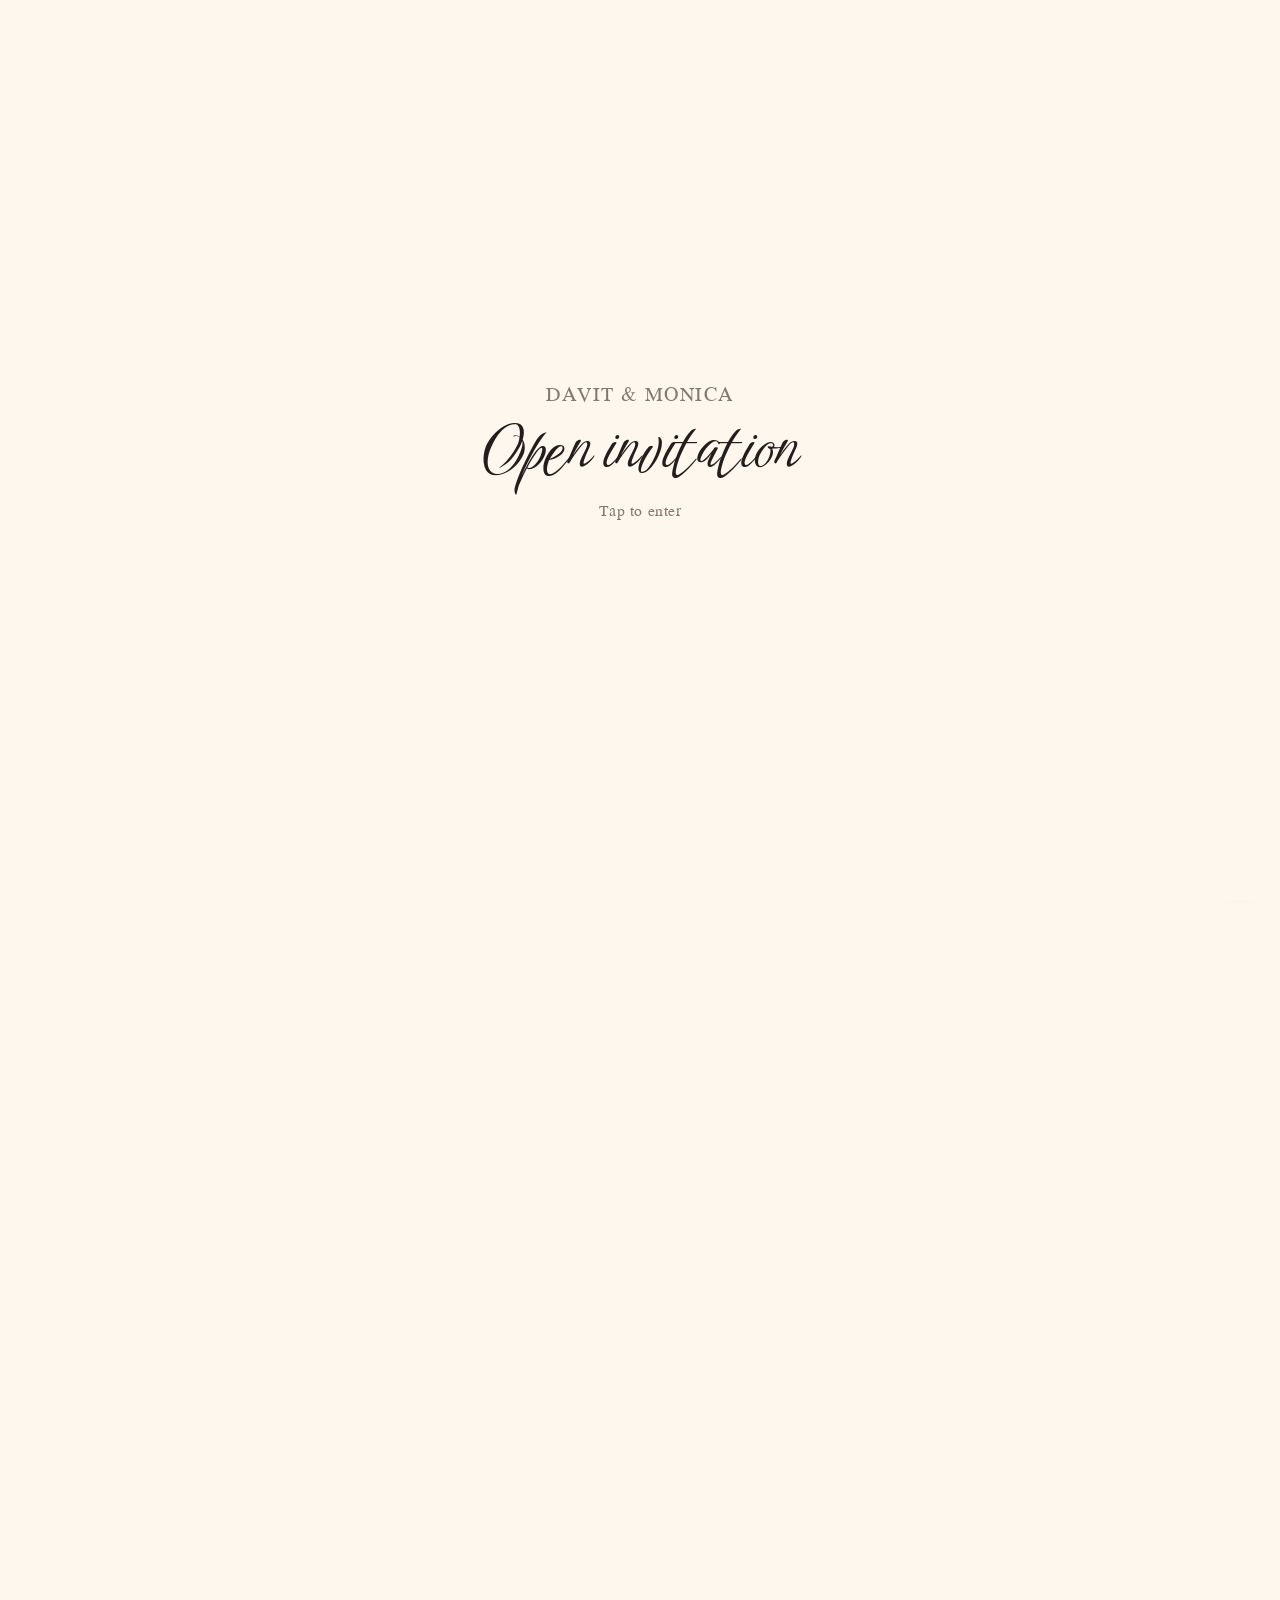
==== index.html @ 8a156e4c "Replace blur text with SplitText animations. Switch the invitation copy to GSAP SplitText with word-" ====
<!DOCTYPE html>
<html lang="en">
  <head>
    <meta charset="UTF-8" />
    <meta
      name="viewport"
      content="width=device-width, initial-scale=1.0, viewport-fit=cover"
    />
    <!-- Chrome / older Safari. Safari 26+ ignores theme-color and uses Liquid Glass sampling. -->
    <meta
      name="theme-color"
      content="#fdf7ee"
      media="(prefers-color-scheme: light)"
    />
    <meta
      name="theme-color"
      content="#211e1c"
      media="(prefers-color-scheme: dark)"
    />
    <meta name="apple-mobile-web-app-capable" content="yes" />
    <meta name="apple-mobile-web-app-status-bar-style" content="black-translucent" />
    <meta name="color-scheme" content="light" />
    <title>Davit & Monica — Getting Married</title>
    <link rel="preconnect" href="https://fonts.googleapis.com" />
    <link rel="preconnect" href="https://fonts.gstatic.com" crossorigin />
    <link
      href="https://fonts.googleapis.com/css2?family=Birthstone+Bounce:wght@400;500&family=Jomolhari&family=Ponomar&display=swap"
      rel="stylesheet"
    />
    <link rel="stylesheet" href="styles.css?v=20260728e" />
  </head>
  <body>
    <div class="scroll-root" aria-hidden="true"></div>

    <div class="page" data-scroll-container>
      <div class="page__content" data-scroll-content>
        <div class="page__bg" aria-hidden="true">
          <div class="page__bg-color"></div>
          <div class="page__bg-pattern"></div>
        </div>

        <section class="hero" aria-label="Wedding announcement">
          <div class="hero__inner">
            <h1 class="hero__headline" data-scroll-item data-speed="1.35">
              <span class="hero__eyebrow" data-blur>These kids Are</span>
              <span class="hero__script" data-blur data-blur-by="chars"
                >getting married!</span
              >
            </h1>

            <figure class="hero__photo" data-scroll-item data-speed="1.1">
              <div class="hero__photo-tilt">
                <div class="polaroid">
                  <img
                    class="polaroid__frame"
                    src="assets/polaroid-back.png"
                    alt=""
                    aria-hidden="true"
                  />
                  <img
                    class="polaroid__image"
                    src="assets/polaroid-photo.png"
                    alt="Davit and Monica as children"
                  />
                </div>
              </div>
            </figure>

            <p class="hero__names" data-scroll-item data-speed="1.3" data-blur>
              Davit &amp; Monica
            </p>
          </div>
        </section>

        <section class="invite" aria-label="Save the date">
          <div class="invite__date-block" data-scroll-item data-speed="1.04">
            <div class="invite__date-group">
              <p class="invite__label" data-blur>Save the Date</p>
              <div class="invite__date" data-reveal aria-label="16 August 2026">
                <span>16</span>
                <i class="invite__rule" aria-hidden="true"></i>
                <span>08</span>
                <i class="invite__rule" aria-hidden="true"></i>
                <span>2026</span>
              </div>
            </div>
            <p class="invite__names" data-blur>Davit &amp; Monica</p>
          </div>

          <figure class="invite__art" data-scroll-item data-speed="1" data-reveal>
            <img
              src="assets/wedding-party.png"
              alt="Illustrated wedding party celebrating"
              loading="lazy"
              decoding="async"
            />
          </figure>

          <p
            class="invite__message"
            data-scroll-item
            data-speed="1"
            data-blur
          >
            Invite you to the celebration of their marriage
          </p>
        </section>

        <section class="way" aria-label="Wedding day itinerary">
          <h2 class="way__title" data-blur>Wedding Timeline</h2>
          <div class="way__stage">
            <!-- Decorative route: path + cars share one layer (Figma 1440×1000) -->
            <div class="way__decor" data-scroll-item data-speed="1" aria-hidden="true">
              <div class="way__path">
                <img src="assets/way-path.svg" alt="" decoding="async" />
              </div>

              <div class="way__car way__car--solo">
                <img src="assets/way-car.png" alt="" loading="lazy" decoding="async" />
              </div>

              <div class="way__car way__car--convoy">
                <img src="assets/way-convoy.png" alt="" loading="lazy" decoding="async" />
              </div>
            </div>

            <article class="way__card way__card--villa" data-scroll-item data-speed="1.03">
              <div class="way__card-art">
                <img
                  src="assets/way-villa.png"
                  alt="Villa Ayghedzor illustration"
                  loading="lazy"
                  decoding="async"
                />
              </div>
              <div class="way__card-copy">
                <h2 data-blur data-blur-wrap>Villa Ayghedzor | 11:00</h2>
                <p data-blur data-blur-wrap>
                  <span>Location: </span>
                  <a
                    href="https://yandex.com/maps/-/CTbruH28"
                    target="_blank"
                    rel="noopener noreferrer"
                    >Aygedzor Street, 23, Yerevan</a
                  >
                </p>
              </div>
            </article>

            <!-- Mobile route: Villa → Church -->
            <div class="way__mobile-leg way__mobile-leg--church" aria-hidden="true">
              <div class="way__mobile-line-wrap">
                <svg
                  class="way__mobile-line"
                  viewBox="0 0 200 100"
                  xmlns="http://www.w3.org/2000/svg"
                  preserveAspectRatio="none"
                >
                  <defs>
                    <filter
                      id="way-new-wave-a"
                      x="-20%"
                      y="-20%"
                      width="140%"
                      height="140%"
                      color-interpolation-filters="sRGB"
                    >
                      <feTurbulence
                        type="fractalNoise"
                        baseFrequency="0.05 0.14"
                        numOctaves="2"
                        seed="7"
                        result="noise"
                      />
                      <feDisplacementMap
                        in="SourceGraphic"
                        in2="noise"
                        scale="1.1"
                        xChannelSelector="R"
                        yChannelSelector="G"
                      />
                    </filter>
                  </defs>
                  <path
                    class="way__mobile-brush"
                    fill="none"
                    stroke="#DDD1B5"
                    stroke-width="8"
                    stroke-linecap="round"
                    stroke-linejoin="round"
                    vector-effect="non-scaling-stroke"
                    d="M100 0
                       C 78 8, 28 22, 18 40
                       C 22 52, 70 62, 100 70
                       C 122 78, 118 88, 100 100"
                  />
                </svg>
              </div>
              <div class="way__mobile-car way__mobile-car--solo">
                <img src="assets/way-car.png" alt="" loading="lazy" decoding="async" />
              </div>
            </div>

            <article class="way__card way__card--church" data-scroll-item data-speed="1.02">
              <div class="way__card-art">
                <img
                  src="assets/way-church.png"
                  alt="Saint Anna Church illustration"
                  loading="lazy"
                  decoding="async"
                />
              </div>
              <div class="way__card-copy">
                <h2 data-blur data-blur-wrap>Saint Anna Church | 15:00</h2>
                <p data-blur data-blur-wrap>
                  <span>Location: </span>
                  <a
                    href="https://yandex.com/maps/-/CTbryH1a"
                    target="_blank"
                    rel="noopener noreferrer"
                    >Abovyan Street, 15, Yerevan</a
                  >
                </p>
              </div>
            </article>

            <!-- Mobile route: Church → Restaurant -->
            <div class="way__mobile-leg way__mobile-leg--restaurant" aria-hidden="true">
              <div class="way__mobile-line-wrap">
                <svg
                  class="way__mobile-line"
                  viewBox="0 0 200 100"
                  xmlns="http://www.w3.org/2000/svg"
                  preserveAspectRatio="none"
                >
                  <defs>
                    <filter
                      id="way-new-wave-b"
                      x="-20%"
                      y="-20%"
                      width="140%"
                      height="140%"
                      color-interpolation-filters="sRGB"
                    >
                      <feTurbulence
                        type="fractalNoise"
                        baseFrequency="0.045 0.13"
                        numOctaves="2"
                        seed="13"
                        result="noise"
                      />
                      <feDisplacementMap
                        in="SourceGraphic"
                        in2="noise"
                        scale="1.2"
                        xChannelSelector="R"
                        yChannelSelector="G"
                      />
                    </filter>
                  </defs>
                  <path
                    class="way__mobile-brush"
                    fill="none"
                    stroke="#DDD1B5"
                    stroke-width="8"
                    stroke-linecap="round"
                    stroke-linejoin="round"
                    vector-effect="non-scaling-stroke"
                    d="M100 0
                       C 122 8, 172 22, 182 40
                       C 178 52, 130 62, 100 70
                       C 78 78, 82 88, 100 100"
                  />
                </svg>
              </div>
              <div class="way__mobile-car way__mobile-car--convoy">
                <img src="assets/way-convoy.png" alt="" loading="lazy" decoding="async" />
              </div>
            </div>

            <article class="way__card way__card--restaurant" data-scroll-item data-speed="1">
              <div class="way__card-art">
                <img
                  src="assets/way-restaurant.png"
                  alt="Hrashq Aygi Restaurant illustration"
                  loading="lazy"
                  decoding="async"
                />
              </div>
              <div class="way__card-copy">
                <h2 data-blur data-blur-wrap>Hrashq Aygi Restaurant | 17:30</h2>
                <p data-blur data-blur-wrap>
                  <span>Location: </span>
                  <a
                    href="https://yandex.com/maps/-/CTbrBIpm"
                    target="_blank"
                    rel="noopener noreferrer"
                    >Ditak village, Gevorgyan Street, 1</a
                  >
                </p>
              </div>
            </article>
          </div>
        </section>

        <section class="styling" aria-label="Restaurant styling">
          <div class="styling__copy">
            <h2 data-blur data-blur-wrap>Wondering what to wear to the party?</h2>
          </div>
          <div class="styling__inner">
            <div class="styling__carousel">
              <div class="styling__reveal">
                <div class="styling__track">
                  <button type="button" class="styling__shot" data-lightbox-src="assets/style-1.jpg" aria-label="Open restaurant photo 1">
                    <img src="assets/style-1.jpg" alt="Hrashq Aygi restaurant interior with woven pendant lights" loading="lazy" decoding="async" />
                  </button>
                  <button type="button" class="styling__shot" data-lightbox-src="assets/style-2.jpg" aria-label="Open restaurant photo 2">
                    <img src="assets/style-2.jpg" alt="Dining tables and white chairs at Hrashq Aygi" loading="lazy" decoding="async" />
                  </button>
                  <button type="button" class="styling__shot" data-lightbox-src="assets/style-3.jpg" aria-label="Open restaurant photo 3">
                    <img src="assets/style-3.jpg" alt="Palm trees and soft lighting in the restaurant" loading="lazy" decoding="async" />
                  </button>
                  <button type="button" class="styling__shot" data-lightbox-src="assets/style-4.jpg" aria-label="Open restaurant photo 4">
                    <img src="assets/style-4.jpg" alt="Long dining hall with textured walls" loading="lazy" decoding="async" />
                  </button>
                  <!-- Duplicate set for seamless loop -->
                  <button type="button" class="styling__shot" data-lightbox-src="assets/style-1.jpg" tabindex="-1" aria-hidden="true">
                    <img src="assets/style-1.jpg" alt="" loading="lazy" decoding="async" />
                  </button>
                  <button type="button" class="styling__shot" data-lightbox-src="assets/style-2.jpg" tabindex="-1" aria-hidden="true">
                    <img src="assets/style-2.jpg" alt="" loading="lazy" decoding="async" />
                  </button>
                  <button type="button" class="styling__shot" data-lightbox-src="assets/style-3.jpg" tabindex="-1" aria-hidden="true">
                    <img src="assets/style-3.jpg" alt="" loading="lazy" decoding="async" />
                  </button>
                  <button type="button" class="styling__shot" data-lightbox-src="assets/style-4.jpg" tabindex="-1" aria-hidden="true">
                    <img src="assets/style-4.jpg" alt="" loading="lazy" decoding="async" />
                  </button>
                </div>
              </div>
            </div>

            <div class="styling__copy">
              <p data-blur data-blur-wrap>
                There is no strict dress code- wear whatever makes you feel great! Let these photos of our venue inspire your perfect party look.
              </p>
            </div>
          </div>
        </section>

        <section
          class="countdown"
          aria-label="Countdown to the wedding"
          data-countdown-to="2026-08-16T11:00:00+04:00"
        >
          <div class="countdown__inner">
            <div class="countdown__headline">
              <h2 data-blur data-blur-wrap>Counting down to our big day!</h2>
              <p data-blur>See you in...</p>
            </div>

            <div
              class="countdown__timer"
              role="timer"
              aria-live="polite"
              aria-atomic="true"
            >
              <div class="countdown__unit">
                <span class="countdown__value" data-unit="days">00</span>
                <span class="countdown__label">Days</span>
              </div>
              <i class="countdown__sep" aria-hidden="true"></i>
              <div class="countdown__unit">
                <span class="countdown__value" data-unit="hours">00</span>
                <span class="countdown__label">Hours</span>
              </div>
              <i class="countdown__sep" aria-hidden="true"></i>
              <div class="countdown__unit">
                <span class="countdown__value" data-unit="minutes">00</span>
                <span class="countdown__label">Minutes</span>
              </div>
              <i class="countdown__sep" aria-hidden="true"></i>
              <div class="countdown__unit">
                <span class="countdown__value" data-unit="seconds">00</span>
                <span class="countdown__label">Seconds</span>
              </div>
            </div>
          </div>
        </section>
      </div>
    </div>

    <div class="lightbox" id="lightbox" hidden>
      <button type="button" class="lightbox__backdrop" aria-label="Close photo"></button>
      <figure class="lightbox__figure">
        <img class="lightbox__image" src="" alt="" />
        <button type="button" class="lightbox__close" aria-label="Close photo">
          <span aria-hidden="true">&times;</span>
        </button>
      </figure>
    </div>

    <div class="invite-gate" id="invite-gate" role="dialog" aria-modal="true" aria-labelledby="invite-gate-title">
      <button type="button" class="invite-gate__hit" id="invite-gate-open">
        <span class="invite-gate__eyebrow">Davit & Monica</span>
        <span class="invite-gate__title" id="invite-gate-title">Open invitation</span>
        <span class="invite-gate__hint">Tap to enter</span>
      </button>
    </div>

    <audio
      id="site-music"
      preload="auto"
      loop
      playsinline
      webkit-playsinline
    >
      <source src="assets/wedding-music.mp3?v=20260728e" type="audio/mpeg" />
    </audio>
    <button
      type="button"
      class="music-toggle"
      id="music-toggle"
      aria-pressed="false"
      aria-label="Play music"
      title="Music"
    >
      <span class="music-toggle__icon music-toggle__icon--on" aria-hidden="true">
        <svg viewBox="0 0 24 24" width="22" height="22" fill="none">
          <path
            d="M9 18V6.4c0-.5.3-.9.8-1l7.4-1.9c.7-.2 1.3.3 1.3 1V15"
            stroke="currentColor"
            stroke-width="1.6"
            stroke-linecap="round"
          />
          <circle cx="7.2" cy="18.2" r="2.4" stroke="currentColor" stroke-width="1.6" />
          <circle cx="16.7" cy="15.2" r="2.4" stroke="currentColor" stroke-width="1.6" />
        </svg>
      </span>
      <span class="music-toggle__icon music-toggle__icon--off" aria-hidden="true">
        <svg viewBox="0 0 24 24" width="22" height="22" fill="none">
          <path
            d="M9 18V6.4c0-.5.3-.9.8-1l7.4-1.9c.7-.2 1.3.3 1.3 1V15"
            stroke="currentColor"
            stroke-width="1.6"
            stroke-linecap="round"
          />
          <circle cx="7.2" cy="18.2" r="2.4" stroke="currentColor" stroke-width="1.6" />
          <circle cx="16.7" cy="15.2" r="2.4" stroke="currentColor" stroke-width="1.6" />
          <path d="M4 5l16 14" stroke="currentColor" stroke-width="1.6" stroke-linecap="round" />
        </svg>
      </span>
    </button>

    <script src="scroll.js?v=20260728e"></script>
    <script src="https://cdn.jsdelivr.net/npm/gsap@3.15.0/dist/gsap.min.js"></script>
    <script src="https://cdn.jsdelivr.net/npm/gsap@3.15.0/dist/SplitText.min.js"></script>
    <script src="blur-text.js?v=20260729a"></script>
    <script src="styling.js?v=20260728e"></script>
    <script src="countdown.js?v=20260728e"></script>
    <script src="way-mobile.js?v=20260728e"></script>
    <script src="music.js?v=20260728e"></script>
  </body>
</html>
---- styles.css ----
:root {
  --color-bg: #fdf7ee;
  --color-ink: #211e1c;
  --color-ink-strong: #000000;
  --color-rule: #5d886d;
  --color-link: #85786d;
  --font-serif: "Ponomar", "Times New Roman", serif;
  --font-script: "Birthstone Bounce", cursive;
  --font-display: "Jomolhari", "Times New Roman", serif;
  --page-max: 1440px;
}

*,
*::before,
*::after {
  box-sizing: border-box;
  margin: 0;
  padding: 0;
}

html {
  -webkit-font-smoothing: antialiased;
  -moz-osx-font-smoothing: grayscale;
  -webkit-text-size-adjust: 100%;
  text-size-adjust: 100%;
}

html,
body {
  background: var(--color-bg);
}

body {
  font-family: var(--font-display);
  color: var(--color-ink);
  overflow-x: clip;
  overscroll-behavior-y: none;
}

/* Native document scroll on phones — avoids jank from JS translate scroll. */
html.is-native-scroll,
html.is-native-scroll body {
  height: auto;
  min-height: 100%;
  overflow-x: clip;
  overflow-y: auto;
  overscroll-behavior-y: auto;
}

html.is-native-scroll .scroll-root {
  display: none;
  height: 0 !important;
}

html.is-native-scroll .page {
  position: relative;
  inset: auto;
  width: 100%;
  height: auto;
  min-height: 100%;
  overflow: visible;
}

html.is-native-scroll .page__content {
  transform: none !important;
  will-change: auto;
}

html.is-native-scroll .page__bg {
  position: fixed;
}

/* Apply before JS runs so phones never start in fixed-scroll mode. */
@media (max-width: 900px), (hover: none) and (pointer: coarse) {
  html,
  body {
    height: auto;
    min-height: 100%;
    /* Avoid overflow-x:hidden — it clips drop-shadows, rotates, and text in Safari/Chrome. */
    overflow-x: clip;
    overflow-y: auto;
    overscroll-behavior-y: auto;
  }

  .scroll-root {
    display: none;
    height: 0 !important;
  }

  .page {
    position: relative;
    inset: auto;
    width: 100%;
    max-width: 100%;
    height: auto;
    min-height: 100%;
    overflow: visible;
  }

  .page__content {
    transform: none !important;
    will-change: auto;
    max-width: 100%;
    overflow: visible;
  }

  .page__bg {
    position: fixed;
  }
}

.scroll-root {
  position: relative;
  width: 100%;
  pointer-events: none;
}

.page {
  position: fixed;
  inset: 0;
  z-index: 1;
  overflow: hidden;
  width: 100%;
  height: 100%;
}

.page__bg {
  position: absolute;
  inset: 0;
  z-index: 0;
  pointer-events: none;
  overflow: hidden;
}

.page__bg-color {
  position: absolute;
  inset: 0;
  background: var(--color-bg);
}

.page__bg-pattern {
  position: absolute;
  inset: 0;
  opacity: 0.25;
  background-color: transparent;
  background-image: url("assets/bg-floral.png");
  background-position: center top;
  background-size: 100% auto;
  background-repeat: repeat-y;
}

.page__content {
  position: relative;
  z-index: 1;
  width: 100%;
  --scroll-y: 0px;
  transform: translate3d(0, var(--scroll-y), 0);
  will-change: transform;
}

.page__content > .hero,
.page__content > .invite,
.page__content > .way,
.page__content > .styling,
.page__content > .countdown {
  position: relative;
  z-index: 1;
  background: transparent;
  overflow: visible;
}

[data-scroll-item] {
  --parallax-y: 0px;
  transform: translate3d(0, var(--parallax-y), 0);
  will-change: transform;
}

/* Prevent parent parallax var from shifting nested reveals/layout */
[data-scroll-item] * {
  --parallax-y: 0px;
}

/* Sequential reveal — local offset only (no inherited parallax) */
[data-reveal] {
  opacity: 0;
  transform: translate3d(0, 24px, 0);
  transition:
    opacity 1.1s cubic-bezier(0.22, 1, 0.36, 1),
    transform 1.1s cubic-bezier(0.22, 1, 0.36, 1);
  will-change: opacity, transform;
}

[data-reveal].is-revealed {
  opacity: 1;
  transform: translate3d(0, 0, 0);
}

/* Same element also parallax-scrolls */
[data-scroll-item][data-reveal] {
  transform: translate3d(0, calc(var(--parallax-y, 0px) + 24px), 0);
}

[data-scroll-item][data-reveal].is-revealed {
  transform: translate3d(0, var(--parallax-y, 0px), 0);
}

@media (prefers-reduced-motion: reduce) {
  [data-reveal],
  [data-scroll-item][data-reveal] {
    opacity: 1;
    transform: translate3d(0, var(--parallax-y, 0px), 0);
    transition: none;
  }
}

/* —— Hero —— */
.hero {
  position: relative;
  z-index: 1;
  display: flex;
  align-items: center;
  justify-content: center;
  width: 100%;
  max-width: var(--page-max);
  height: 100dvh;
  min-height: 100dvh;
  margin: 0 auto;
  padding: clamp(32px, 6vh, 80px) clamp(20px, 4vw, 48px);
  overflow: visible;
}

.hero__inner {
  display: flex;
  flex-direction: column;
  align-items: center;
  gap: 16px;
  width: 100%;
}

.hero__headline {
  display: flex;
  flex-direction: column;
  align-items: center;
  width: max-content;
  max-width: min(100%, 92vw);
  text-align: center;
}

.blur-text {
  display: block;
  white-space: nowrap;
}

.blur-text.blur-text--wrap {
  white-space: normal;
}

.blur-segment {
  display: inline-block;
  white-space: nowrap;
  will-change: transform, filter, opacity;
}

.hero__eyebrow {
  position: relative;
  z-index: 1;
  width: max-content;
  max-width: 100%;
  margin-bottom: -0.58em;
  font-family: var(--font-serif);
  font-size: clamp(36px, 5.5vw, 64px);
  font-weight: 400;
  line-height: 0.75;
  letter-spacing: 0.01em;
  text-transform: uppercase;
  color: var(--color-ink);
}

.hero__script {
  position: relative;
  z-index: 2;
  width: max-content;
  max-width: 100%;
  padding-inline: 0.18em;
  font-family: var(--font-script);
  font-size: clamp(48px, 7vw, 81px);
  font-weight: 500;
  line-height: 1.15;
  color: var(--color-ink-strong);
  overflow: visible;
}

.hero__photo {
  display: flex;
  align-items: center;
  justify-content: center;
  width: min(100%, 356px);
  overflow: visible;
  /* Transform-only entrance so the polaroid shadow is visible from the first frame */
  animation: hero-fade-up 1s cubic-bezier(0.22, 1, 0.36, 1) 0.15s both;
}

.hero__photo-tilt {
  flex: none;
  transform: rotate(-4.57deg);
  overflow: visible;
  animation: polaroid-settle 1.2s cubic-bezier(0.22, 1, 0.36, 1) 0.35s both;
}

.polaroid {
  position: relative;
  width: clamp(200px, 48vw, 317px);
  aspect-ratio: 317 / 502;
  overflow: hidden;
  border-radius: 15px;
  transform-origin: 50% 55%;
  /* Shadow stays constant; float only moves the card */
  filter: drop-shadow(0 10px 18px rgba(0, 0, 0, 0.16));
  animation: polaroid-float 7.5s ease-in-out 1.5s infinite;
  will-change: transform;
}

.polaroid__frame {
  position: absolute;
  inset: 0;
  width: 100%;
  height: 100%;
  object-fit: fill;
  pointer-events: none;
  user-select: none;
}

.polaroid__image {
  position: absolute;
  top: 8.23%;
  left: 6.72%;
  width: 86.96%;
  height: 73.81%;
  border-radius: 15px;
  object-fit: cover;
  box-shadow: 0 0 14px rgba(0, 0, 0, 0.25);
}

.hero__names {
  width: 100%;
  font-family: var(--font-display);
  font-size: clamp(36px, 5.5vw, 68px);
  font-weight: 400;
  line-height: 1.15;
  text-align: center;
  text-transform: capitalize;
  color: var(--color-ink);
}

/* —— Invite (full viewport like Hero; art scales to fit) —— */
.invite {
  position: relative;
  z-index: 1;
  display: flex;
  flex-direction: column;
  align-items: center;
  justify-content: center;
  gap: clamp(16px, 4.5vh, 52px);
  width: 100%;
  max-width: var(--page-max);
  height: 100dvh;
  min-height: 100dvh;
  margin: 0 auto;
  padding: clamp(24px, 5vh, 64px) clamp(20px, 4vw, 120px);
  overflow: visible;
}

.invite__date-block {
  flex: 0 0 auto;
  display: flex;
  flex-direction: column;
  align-items: center;
  width: min(100%, 500px);
}

.invite__date-group {
  display: flex;
  flex-direction: column;
  align-items: center;
  gap: 4px;
  width: min(100%, 328px);
}

.invite__label {
  position: relative;
  z-index: 2;
  width: 100%;
  font-family: var(--font-display);
  font-size: clamp(20px, 2.4vw, 28px);
  font-weight: 400;
  line-height: 1.2;
  text-align: center;
  text-transform: uppercase;
  color: var(--color-ink);
}

.invite__date {
  position: relative;
  z-index: 1;
  display: flex;
  align-items: center;
  justify-content: center;
  gap: 9px;
  width: 100%;
  font-family: var(--font-display);
  font-size: clamp(36px, 5vw, 58px);
  font-weight: 400;
  line-height: 1.15;
  text-align: center;
  text-transform: uppercase;
  color: var(--color-ink);
}

.invite__date span:first-child,
.invite__date span:nth-child(3) {
  width: clamp(56px, 8vw, 80px);
}

.invite__rule {
  display: block;
  width: 1px;
  height: clamp(36px, 5vw, 54px);
  background: var(--color-rule);
}

.invite__names {
  width: 100%;
  font-family: var(--font-display);
  font-size: clamp(40px, 6vw, 68px);
  font-weight: 400;
  line-height: normal;
  text-align: center;
  text-transform: capitalize;
  color: var(--color-ink);
}

.invite__art {
  position: relative;
  z-index: 1;
  flex: 0 1 auto;
  display: flex;
  align-items: center;
  justify-content: center;
  width: auto;
  max-width: min(100%, 1200px);
  height: auto;
  max-height: min(46dvh, 542px);
  aspect-ratio: 1200 / 542;
  min-height: 0;
}

.invite__art img {
  display: block;
  width: 100%;
  height: 100%;
  max-height: min(46dvh, 542px);
  object-fit: contain;
  user-select: none;
  pointer-events: none;
}

.invite__message {
  position: relative;
  z-index: 2;
  flex: 0 0 auto;
  width: max-content;
  max-width: 100%;
  margin-top: 0;
  padding-inline: 0.2em;
  font-family: var(--font-display);
  /* Scales to keep the full sentence on one line across viewports */
  font-size: clamp(11px, 2.15vw + 0.55rem, 32px);
  font-weight: 400;
  line-height: 1.2;
  text-align: center;
  text-transform: capitalize;
  color: var(--color-ink);
  white-space: nowrap;
  overflow: visible;
}

.invite__message.blur-text {
  flex-wrap: nowrap;
  white-space: nowrap;
  max-width: 100%;
}

/* —— Way (Figma 27:264 — 1440×1000) —— */
.way {
  width: 100%;
  max-width: var(--page-max);
  margin: 0 auto;
  padding: 0 clamp(0px, 2vw, 24px) clamp(64px, 10vh, 120px);
}

/* Figma 0:52 — Wedding Timeline, 68px Jomolhari, top ~62 */
.way__title {
  width: 100%;
  margin: 0;
  padding: clamp(40px, 4.3vw, 62px) clamp(16px, 4vw, 40px) clamp(24px, 3vw, 48px);
  color: var(--color-ink);
  font-family: var(--font-display);
  font-size: clamp(36px, 4.7vw, 68px);
  font-weight: 400;
  line-height: normal;
  text-align: center;
  text-transform: capitalize;
}

.way__title.blur-text {
  justify-content: center;
}

.way__stage {
  position: relative;
  width: 100%;
  aspect-ratio: 1440 / 1000;
  min-height: 560px;
}

.way__decor {
  position: absolute;
  inset: 0;
  z-index: 1;
  pointer-events: none;
}

/* Vector 1 — left 269.5 top 207.34 w 1046.48 h 604.70 */
.way__path {
  position: absolute;
  left: 18.715%;
  top: 20.734%;
  width: 72.672%;
  height: 60.47%;
  z-index: 1;
}

.way__path img {
  position: absolute;
  top: -3.74%;
  right: -2.29%;
  bottom: -4.04%;
  left: 0;
  display: block;
  width: 100%;
  height: 100%;
  max-width: none;
  object-fit: fill;
}

.way__car {
  position: absolute;
  pointer-events: none;
}

.way__car img {
  display: block;
  width: 100%;
  height: 100%;
  object-fit: contain;
  user-select: none;
  pointer-events: none;
}

/* Solo car sits on the Villa → Church stroke */
.way__car--solo {
  left: 37%;
  top: 25.5%;
  width: 12.98%;
  height: 16.97%;
  display: flex;
  align-items: center;
  justify-content: center;
  z-index: 2;
}

.way__car--solo img {
  width: 100%;
  height: auto;
  transform: rotate(-27.27deg);
  /* Shadow on the PNG itself — avoids square box shadows on Safari */
  filter: drop-shadow(0 8px 10px rgba(33, 30, 28, 0.22));
  transform-origin: center center;
  animation: way-car-drift-desktop 5.5s ease-in-out infinite;
}

/* Convoy sits on the Church → Restaurant curve */
.way__car--convoy {
  left: 60%;
  top: 59.2%;
  width: 26.042%;
  height: 19%;
  z-index: 2;
  transform-origin: center center;
  animation: way-car-drift-alt-desktop 6.5s ease-in-out infinite;
}

.way__car--convoy img {
  filter: drop-shadow(0 8px 10px rgba(33, 30, 28, 0.22));
}

/* Mobile-only route connectors (drawn path + cars between stops) */
.way__mobile-leg {
  display: none;
}

.way__card {
  position: absolute;
  z-index: 3;
  display: flex;
  flex-direction: column;
  align-items: flex-start;
  background: transparent;
}

.way__card-art {
  position: relative;
  width: 100%;
  flex-shrink: 0;
  overflow: visible;
}

.way__card-art img {
  display: block;
  width: 100%;
  height: 100%;
  object-fit: cover;
  user-select: none;
  pointer-events: none;
  /* Soft PNG-aware shadow (not a box around the element) */
  filter: drop-shadow(0 10px 14px rgba(33, 30, 28, 0.14));
}

.way__card-copy {
  font-family: var(--font-display);
  text-transform: capitalize;
  color: var(--color-ink);
  overflow-wrap: anywhere;
  word-wrap: break-word;
}

.way__card-copy h2 {
  margin: 0;
  font-size: clamp(16px, 1.9vw, 28px);
  font-weight: 400;
  line-height: 1.25;
  max-width: 100%;
}

.way__card-copy p {
  margin: 0;
  font-size: clamp(12px, 1.25vw, 18px);
  line-height: 1.35;
  color: var(--color-ink);
  max-width: 100%;
}

.way__card-copy .blur-text {
  justify-content: flex-start;
  max-width: 100%;
}

.way__card-copy a {
  color: var(--color-link);
  text-decoration: none;
  border-bottom: 1px solid currentColor;
}

.way__card-copy a:hover {
  color: var(--color-ink);
}

/* Frame 11 — left 149 top 48 w 323 */
.way__card--villa {
  left: 10.347%;
  top: 4.8%;
  width: 22.431%;
  gap: 4px;
}

.way__card--villa .way__card-art {
  height: 0;
  padding-bottom: 101.24%; /* 327 / 323 */
}

.way__card--villa .way__card-art img {
  position: absolute;
  inset: 0;
}

.way__card--villa .way__card-copy {
  width: 100%;
  padding-left: 5px;
}

/* Frame 10 — left 815 top 198 w 408 */
.way__card--church {
  left: 56.597%;
  top: 19.8%;
  width: 28.333%;
  gap: 0;
}

.way__card--church .way__card-art {
  aspect-ratio: 408 / 307;
}

.way__card--church .way__card-copy {
  width: 87.5%; /* 357 / 408 */
  padding-left: 12px;
}

/* Frame 12 — left 139 top 527 w 562 */
.way__card--restaurant {
  left: 9.653%;
  top: 52.7%;
  width: 39.028%;
  gap: 5px;
}

.way__card--restaurant .way__card-art {
  aspect-ratio: 559 / 367;
}

.way__card--restaurant .way__card-copy {
  width: 100%;
  padding-left: 6px;
}

/* Desktop: widen cards + keep titles/locations on one line */
@media (min-width: 861px) {
  .way__card-copy {
    overflow-wrap: normal;
    word-wrap: normal;
  }

  .way__card-copy h2,
  .way__card-copy p {
    max-width: none;
    white-space: nowrap;
  }

  .way__card-copy .blur-text,
  .way__card-copy .blur-text.blur-text--wrap {
    flex-wrap: nowrap;
    white-space: nowrap;
    max-width: none;
    width: max-content;
  }

  .way__card--villa {
    width: 30.5%;
  }

  .way__card--villa .way__card-art {
    width: 73.55%; /* keep art ~323px on 1440 stage */
    height: 0;
    padding-bottom: 74.45%; /* 327/323 * 73.55% of card */
  }

  .way__card--villa .way__card-copy {
    width: max-content;
    min-width: 100%;
  }

  .way__card--church {
    width: 34%;
  }

  .way__card--church .way__card-art {
    width: 83.3%; /* ~408/490 */
  }

  .way__card--church .way__card-copy {
    width: max-content;
    min-width: 100%;
    padding-left: 12px;
  }

  .way__card--restaurant {
    width: 46%;
  }

  .way__card--restaurant .way__card-art {
    width: 84.8%; /* ~559/660 */
  }

  .way__card--restaurant .way__card-copy {
    width: max-content;
    min-width: 100%;
  }
}

@media (max-width: 860px) {
  .way {
    padding: clamp(32px, 6vh, 64px) clamp(16px, 4vw, 24px) clamp(48px, 8vh, 80px);
  }

  .way__title {
    padding: 8px max(16px, env(safe-area-inset-left)) 28px
      max(16px, env(safe-area-inset-right));
    font-size: clamp(28px, 8vw, 40px);
  }

  .way__title.blur-text {
    flex-wrap: wrap;
    white-space: normal;
  }

  .way__stage {
    display: flex;
    flex-direction: column;
    align-items: stretch;
    gap: 0;
    aspect-ratio: auto;
    min-height: 0;
  }

  .way__decor {
    display: none;
  }

  .way__card {
    position: relative;
    left: auto;
    top: auto;
    /* Above path legs so labels cover the stroke; art PNGs stay see-through at edges */
    z-index: 4;
    width: min(100%, 520px);
    max-width: 100%;
    margin: 0 auto;
    gap: 8px;
    overflow: visible;
  }

  .way__card--villa .way__card-art {
    height: auto;
    padding-bottom: 0;
    width: 100%;
    aspect-ratio: 323 / 327;
  }

  .way__card--villa .way__card-art img {
    position: static;
  }

  .way__card--church .way__card-art,
  .way__card--restaurant .way__card-art {
    height: auto;
    width: 100%;
    aspect-ratio: auto;
  }

  .way__card-art {
    position: relative;
    z-index: 4;
    overflow: visible;
    background: transparent;
    margin-bottom: 4px;
  }

  .way__card-art img {
    width: 100%;
    height: auto;
    object-fit: contain;
    object-position: center top;
    background: transparent;
    /* Large blur radius makes a square plate on Safari — keep tight & soft */
    filter: drop-shadow(0 6px 5px rgba(33, 30, 28, 0.16));
    -webkit-filter: drop-shadow(0 6px 5px rgba(33, 30, 28, 0.16));
  }

  .way__card-copy,
  .way__card--church .way__card-copy,
  .way__card--restaurant .way__card-copy,
  .way__card--villa .way__card-copy {
    position: relative;
    z-index: 5;
    width: 100%;
    max-width: 100%;
    padding: 8px 12px 14px;
    background: transparent;
    overflow: visible;
    overflow-wrap: break-word;
    word-wrap: break-word;
  }

  .way__card-copy h2,
  .way__card-copy p {
    max-width: 100%;
    white-space: normal;
  }

  .way__card-copy .blur-text,
  .way__card-copy .blur-text.blur-text--wrap {
    display: flex;
    flex-wrap: wrap;
    white-space: normal;
    width: 100%;
    max-width: 100%;
  }

  .way__card-copy h2 {
    font-size: 20px;
  }

  .way__card-copy p {
    font-size: 14px;
  }

  /* Keep cards from drifting over the measured path on phones */
  .way__card[data-scroll-item] {
    transform: none !important;
  }

  .way__stage--mobile-paths {
    position: relative;
  }

  .way__mobile-leg {
    position: relative;
    display: block;
    width: min(100%, 520px);
    /* Spacer + car parking between text and next stop */
    height: clamp(120px, 34vw, 160px);
    margin: 8px auto 14px;
    z-index: 1;
    pointer-events: none;
    overflow: visible;
    isolation: isolate;
  }

  /*
   * Line wrap is pinned in JS from previous art → next art (relative to leg).
   * Soft masks (also JS) hide the stroke through text plates.
   */
  .way__stage--mobile-paths .way__mobile-line-wrap {
    right: 4%;
    left: 4%;
    bottom: auto;
    z-index: -1;
    display: block;
    margin: 0;
    overflow: visible;
    pointer-events: none;
  }

  .way__mobile-line-wrap {
    position: absolute;
    left: 4%;
    right: 4%;
    top: 0;
    bottom: 0;
    z-index: -1;
    width: auto;
    height: auto;
    overflow: visible;
  }

  .way__mobile-line {
    display: block;
    width: 100%;
    height: 100%;
    overflow: visible;
  }

  .way__mobile-brush {
    fill: none;
    stroke: #ddd1b5;
  }

  .way__mobile-car {
    position: absolute;
    z-index: 10;
    left: 50%;
    /* top is set in JS to the path midpoint */
    top: 42%;
    pointer-events: none;
    filter: none;
    background: transparent;
  }

  .way__mobile-car img {
    display: block;
    width: 100%;
    height: auto;
    object-fit: contain;
    user-select: none;
    pointer-events: none;
    background: transparent;
  }

  /* Solo car — only size / rotation; vertical slot comes from JS */
  .way__mobile-car--solo {
    width: clamp(78px, 24vw, 104px);
    transform: translate(-50%, -55%) rotate(-27.27deg);
  }

  /* Convoy */
  .way__mobile-car--convoy {
    width: clamp(150px, 48vw, 210px);
    transform: translate(-50%, -55%) rotate(6deg);
  }

  .way__mobile-leg--church .way__mobile-car--solo {
    animation: way-car-drift 5.5s ease-in-out infinite;
  }

  .way__mobile-leg--restaurant .way__mobile-car--convoy {
    animation: way-car-drift-alt 6.5s ease-in-out infinite;
  }
}

@keyframes way-car-drift-desktop {
  0%,
  100% {
    transform: rotate(-27.27deg) translate3d(0, 0, 0);
  }
  50% {
    transform: rotate(-23deg) translate3d(6px, -4px, 0);
  }
}

@keyframes way-car-drift-alt-desktop {
  0%,
  100% {
    transform: rotate(0deg) translate3d(0, 0, 0);
  }
  50% {
    transform: rotate(4deg) translate3d(-5px, -3px, 0);
  }
}

@keyframes way-car-drift {
  0%,
  100% {
    transform: translate(-50%, -55%) rotate(-27.27deg);
  }
  50% {
    transform: translate(calc(-50% + 5px), calc(-55% - 4px)) rotate(-23deg);
  }
}

@keyframes way-car-drift-alt {
  0%,
  100% {
    transform: translate(-50%, -55%) rotate(6deg);
  }
  50% {
    transform: translate(calc(-50% - 5px), calc(-55% - 3px)) rotate(10deg);
  }
}

@media (prefers-reduced-motion: reduce) {
  .way__car--solo img,
  .way__car--convoy,
  .way__mobile-leg--church .way__mobile-car--solo,
  .way__mobile-leg--restaurant .way__mobile-car--convoy {
    animation: none;
  }
}

@media (max-width: 860px) and (prefers-reduced-motion: reduce) {
  .way__mobile-leg--church .way__mobile-car--solo,
  .way__mobile-leg--restaurant .way__mobile-car--convoy {
    animation: none;
  }
}

@keyframes hero-fade-up {
  from {
    transform: translate3d(0, calc(var(--parallax-y, 0px) + 18px), 0);
  }
  to {
    transform: translate3d(0, var(--parallax-y, 0px), 0);
  }
}

@keyframes polaroid-settle {
  from {
    transform: rotate(-8deg) translateY(24px);
  }
  to {
    transform: rotate(-4.57deg) translateY(0);
  }
}

@keyframes polaroid-float {
  0% {
    transform: translate3d(0, 0, 0) rotate(0deg);
  }
  20% {
    transform: translate3d(5px, -9px, 0) rotate(1.35deg);
  }
  45% {
    transform: translate3d(-3px, -16px, 0) rotate(-0.7deg);
  }
  70% {
    transform: translate3d(-6px, -7px, 0) rotate(-1.5deg);
  }
  100% {
    transform: translate3d(0, 0, 0) rotate(0deg);
  }
}

/* —— Restaurant Styling —— */
.styling {
  position: relative;
  z-index: 1;
  width: 100%;
  max-width: var(--page-max);
  margin: 0 auto;
  padding: 64px 0;
}

.styling__inner {
  display: flex;
  flex-direction: column;
  align-items: stretch;
  gap: 10px;
  width: 100%;
}

.styling__carousel {
  position: relative;
  width: 100%;
  overflow: hidden;
  contain: layout paint;
  cursor: grab;
  touch-action: pan-y;
  -webkit-user-select: none;
  user-select: none;
  -webkit-mask-image: linear-gradient(
    90deg,
    transparent 0%,
    #000 8%,
    #000 92%,
    transparent 100%
  );
  mask-image: linear-gradient(
    90deg,
    transparent 0%,
    #000 8%,
    #000 92%,
    transparent 100%
  );
}

.styling__carousel.is-dragging {
  cursor: grabbing;
}

.styling__carousel.is-dragging .styling__shot {
  cursor: grabbing;
}

.styling__reveal {
  transform: translate3d(42%, 0, 0);
  opacity: 0;
  transition:
    transform 1.35s cubic-bezier(0.22, 1, 0.36, 1),
    opacity 0.95s ease;
  will-change: transform, opacity;
}

.styling__carousel.is-revealed .styling__reveal {
  transform: translate3d(0, 0, 0);
  opacity: 1;
}

.styling__track {
  --shot-gap: 12px;
  --shot-w: min(487px, 72vw);
  --shot-h: min(274px, 40.5vw);
  --shot-grow: 1.06;
  display: flex;
  align-items: center;
  gap: var(--shot-gap);
  width: max-content;
  padding: 12px 0;
  will-change: transform;
  transform: translate3d(0, 0, 0);
}

.styling__shot {
  position: relative;
  flex: 0 0 auto;
  width: var(--shot-w);
  height: var(--shot-h);
  padding: 0;
  border: 0;
  border-radius: 16px;
  overflow: hidden;
  background: transparent;
  cursor: zoom-in;
  z-index: 1;
  opacity: 0;
  transform: translate3d(56px, 0, 0);
  transition:
    width 0.55s cubic-bezier(0.22, 1, 0.36, 1),
    height 0.55s cubic-bezier(0.22, 1, 0.36, 1);
  -webkit-tap-highlight-color: transparent;
}

.styling__carousel.is-revealed .styling__shot {
  animation: styling-shot-in 0.9s cubic-bezier(0.22, 1, 0.36, 1) forwards;
}

.styling__carousel.is-revealed .styling__shot:nth-child(1),
.styling__carousel.is-revealed .styling__shot:nth-child(5) {
  animation-delay: 0.05s;
}

.styling__carousel.is-revealed .styling__shot:nth-child(2),
.styling__carousel.is-revealed .styling__shot:nth-child(6) {
  animation-delay: 0.14s;
}

.styling__carousel.is-revealed .styling__shot:nth-child(3),
.styling__carousel.is-revealed .styling__shot:nth-child(7) {
  animation-delay: 0.23s;
}

.styling__carousel.is-revealed .styling__shot:nth-child(4),
.styling__carousel.is-revealed .styling__shot:nth-child(8) {
  animation-delay: 0.32s;
}

.styling__shot img {
  display: block;
  width: 100%;
  height: 100%;
  object-fit: cover;
  pointer-events: none;
}

.styling__shot:hover,
.styling__shot:focus-visible {
  width: calc(var(--shot-w) * var(--shot-grow));
  height: calc(var(--shot-h) * var(--shot-grow));
  z-index: 2;
  outline: none;
}

.styling__copy {
  width: 100%;
  padding: 0 60px 0 66px;
  font-family: var(--font-display);
  overflow-wrap: anywhere;
  word-wrap: break-word;
}

.styling__copy h2 {
  color: var(--color-ink);
  font-size: 28px;
  font-weight: 400;
  line-height: normal;
  max-width: 100%;
}

.styling__copy p {
  margin-top: 0;
  color: #605c58;
  font-size: 16px;
  font-weight: 400;
  line-height: 1.35;
  max-width: 100%;
  text-transform: none;
}

.styling__copy .blur-text {
  justify-content: flex-start;
  max-width: 100%;
}

.styling__palette {
  display: flex;
  gap: 12px;
  width: 100%;
  padding: 0 60px;
}

.styling__swatch {
  flex: 1 1 0;
  min-width: 0;
  height: 24px;
  border-radius: 6px;
  background: var(--swatch);
}

@keyframes styling-shot-in {
  from {
    opacity: 0;
    transform: translate3d(56px, 0, 0);
  }
  to {
    opacity: 1;
    transform: translate3d(0, 0, 0);
  }
}

/* —— Countdown (full viewport like Hero) —— */
.countdown {
  position: relative;
  z-index: 1;
  display: flex;
  align-items: center;
  justify-content: center;
  width: 100%;
  max-width: var(--page-max);
  height: 100dvh;
  min-height: 100dvh;
  margin: 0 auto;
  padding: clamp(40px, 8vh, 120px) clamp(20px, 4vw, 60px);
  box-sizing: border-box;
}

.countdown__inner {
  display: flex;
  flex-direction: column;
  align-items: center;
  gap: 40px;
  width: 100%;
}

.countdown__headline {
  display: flex;
  flex-direction: column;
  align-items: center;
  width: 100%;
  font-family: var(--font-display);
  text-align: center;
}

.countdown__headline h2 {
  color: var(--color-ink);
  font-size: clamp(36px, 5.3vw, 76px);
  font-weight: 400;
  line-height: normal;
  text-transform: capitalize;
}

.countdown__headline p {
  margin-top: 0.15em;
  color: var(--color-link);
  font-size: clamp(20px, 2.2vw, 32px);
  font-weight: 400;
  line-height: normal;
  text-align: center;
}

.countdown__headline .blur-text {
  justify-content: center;
}

.countdown__timer {
  display: flex;
  align-items: stretch;
  justify-content: center;
  gap: clamp(12px, 2vw, 28px);
  width: 100%;
  max-width: 920px;
}

.countdown__unit {
  display: flex;
  flex: 1 1 0;
  flex-direction: column;
  align-items: center;
  justify-content: center;
  min-width: 0;
  gap: 6px;
}

.countdown__value {
  color: var(--color-ink);
  font-family: var(--font-display);
  font-size: clamp(40px, 6vw, 72px);
  font-weight: 400;
  line-height: 1;
  font-variant-numeric: tabular-nums;
  letter-spacing: 0.02em;
}

.countdown__label {
  color: var(--color-link);
  font-family: var(--font-display);
  font-size: clamp(12px, 1.2vw, 18px);
  font-weight: 400;
  line-height: 1.2;
  text-transform: uppercase;
  letter-spacing: 0.08em;
}

.countdown__sep {
  display: block;
  align-self: center;
  width: 1px;
  height: clamp(36px, 5vw, 56px);
  margin-top: -0.6em;
  background: var(--color-rule);
  opacity: 0.55;
}

/* —— Lightbox —— */
body.lightbox-open {
  overflow: hidden;
}

.lightbox {
  position: fixed;
  inset: 0;
  z-index: 1000;
  display: none;
  place-items: center;
  padding: 24px;
  /* Keep the fixed overlay itself transparent so Safari 26 does not solid-tint chrome */
  background: transparent;
  opacity: 0;
  visibility: hidden;
  pointer-events: none;
  transition:
    opacity 0.4s cubic-bezier(0.22, 1, 0.36, 1),
    visibility 0.4s;
}

.lightbox.is-open {
  display: grid;
  opacity: 1;
  visibility: visible;
  pointer-events: auto;
}

.lightbox__backdrop {
  position: absolute;
  inset: 0;
  border: 0;
  padding: 0;
  margin: 0;
  background: rgba(33, 30, 28, 0.72);
  cursor: zoom-out;
  backdrop-filter: blur(6px);
  -webkit-backdrop-filter: blur(6px);
}

.lightbox__figure {
  position: relative;
  z-index: 1;
  margin: 0;
  max-width: min(1120px, 92vw);
  max-height: min(86vh, 820px);
  transform: scale(0.94) translateY(12px);
  opacity: 0;
  transition:
    transform 0.45s cubic-bezier(0.22, 1, 0.36, 1),
    opacity 0.45s cubic-bezier(0.22, 1, 0.36, 1);
}

.lightbox.is-open .lightbox__figure {
  transform: scale(1) translateY(0);
  opacity: 1;
}

.lightbox__image {
  display: block;
  width: 100%;
  max-height: min(86vh, 820px);
  object-fit: contain;
  border-radius: 16px;
  box-shadow: 0 24px 64px rgba(0, 0, 0, 0.35);
  background: #1a1714;
}

.lightbox__close {
  position: absolute;
  top: -14px;
  right: -14px;
  width: 40px;
  height: 40px;
  border: 0;
  border-radius: 999px;
  background: #fdf7ee;
  color: var(--color-ink);
  font-size: 1.6rem;
  line-height: 1;
  cursor: pointer;
  box-shadow: 0 8px 20px rgba(0, 0, 0, 0.2);
  transition:
    transform 0.3s cubic-bezier(0.22, 1, 0.36, 1),
    background 0.3s ease;
}

.lightbox__close:hover,
.lightbox__close:focus-visible {
  transform: scale(1.08);
  outline: none;
}

@media (max-width: 900px) {
  .hero {
    height: auto;
    min-height: 100svh;
    padding: clamp(24px, 5vh, 48px) max(20px, env(safe-area-inset-left))
      clamp(24px, 5vh, 48px) max(20px, env(safe-area-inset-right));
    overflow: visible;
  }

  .hero__inner {
    gap: 12px;
    max-width: 100%;
    overflow: visible;
  }

  .hero__headline {
    width: 100%;
    max-width: 100%;
    padding-inline: 10px;
    overflow: visible;
  }

  .hero__eyebrow,
  .hero__script,
  .hero__names {
    max-width: 100%;
    overflow: visible;
  }

  .hero__eyebrow.blur-text,
  .hero__script.blur-text,
  .hero__names.blur-text {
    flex-wrap: wrap;
    white-space: normal;
    justify-content: center;
    max-width: 100%;
    overflow: visible;
  }

  .hero__script.blur-text .blur-segment,
  .hero__script .blur-segment {
    overflow: visible;
    padding-inline: 0.04em;
  }

  .hero__eyebrow {
    font-size: clamp(24px, 7.2vw, 36px);
    margin-bottom: -0.5em;
    letter-spacing: 0;
  }

  .hero__script {
    /* Extra inset so Birthstone Bounce swashes aren't clipped */
    width: 100%;
    max-width: 100%;
    box-sizing: border-box;
    padding-inline: 0.28em;
    font-size: clamp(32px, 9.5vw, 48px);
    line-height: 1.2;
    overflow: visible;
  }

  .hero__photo {
    width: min(100%, 280px);
    overflow: visible;
  }

  .hero__photo-tilt {
    animation: polaroid-settle 1.2s cubic-bezier(0.22, 1, 0.36, 1) 0.2s both;
  }

  .polaroid {
    width: clamp(180px, 58vw, 260px);
    /* Keep settle + gentle float on phones */
    animation: polaroid-float 7.5s ease-in-out 1.4s infinite;
    will-change: transform;
    filter: drop-shadow(0 10px 18px rgba(0, 0, 0, 0.16));
  }

  .hero__names {
    font-size: clamp(26px, 7.5vw, 40px);
  }

  .invite {
    height: auto;
    min-height: 100svh;
    gap: clamp(12px, 2.8vh, 20px);
    padding: clamp(16px, 3vh, 32px) max(16px, env(safe-area-inset-left))
      clamp(16px, 3vh, 32px) max(16px, env(safe-area-inset-right));
    overflow: visible;
  }

  .invite__label {
    font-size: 18px;
  }

  .invite__date {
    font-size: clamp(28px, 9vw, 40px);
    gap: 6px;
    flex-wrap: wrap;
  }

  .invite__date span:first-child,
  .invite__date span:nth-child(3) {
    width: auto;
    min-width: 2ch;
  }

  .invite__names {
    font-size: clamp(28px, 9vw, 48px);
    max-width: 100%;
  }

  .invite__names.blur-text {
    flex-wrap: wrap;
    white-space: normal;
  }

  .invite__message {
    font-size: clamp(11px, 3.55vw, 20px);
    padding: 0 2px;
    max-width: 100%;
    white-space: nowrap;
  }

  .invite__message.blur-text {
    flex-wrap: nowrap;
    white-space: nowrap;
  }

  .invite__art {
    width: auto;
    max-width: 100%;
    max-height: min(38svh, 280px);
    overflow: visible;
  }

  .invite__art img {
    max-height: min(38svh, 280px);
    object-fit: contain;
  }

  .styling {
    padding: 56px 0 72px;
    overflow: visible;
  }

  .styling__inner {
    gap: 12px;
    max-width: 100%;
  }

  .styling__carousel {
    contain: none;
    -webkit-mask-image: linear-gradient(
      90deg,
      transparent 0%,
      #000 10%,
      #000 90%,
      transparent 100%
    );
    mask-image: linear-gradient(
      90deg,
      transparent 0%,
      #000 10%,
      #000 90%,
      transparent 100%
    );
  }

  .styling__track {
    --shot-w: min(78vw, 320px);
    --shot-h: min(44vw, 180px);
    --shot-grow: 1;
    padding: 4px 0;
  }

  .styling__reveal {
    transform: translate3d(40%, 0, 0);
  }

  .styling__copy {
    padding: 0 max(16px, env(safe-area-inset-left)) 0
      max(16px, env(safe-area-inset-right));
    max-width: 100%;
  }

  .styling__copy h2 {
    font-size: 20px;
  }

  .styling__copy p {
    font-size: 14px;
  }

  .styling__copy .blur-text {
    flex-wrap: wrap;
    white-space: normal;
    width: 100%;
  }

  .styling__palette {
    padding: 0 max(16px, env(safe-area-inset-left)) 0
      max(16px, env(safe-area-inset-right));
    gap: 8px;
  }

  .styling__swatch {
    height: 18px;
    border-radius: 5px;
  }

  .countdown {
    height: auto;
    min-height: 100svh;
    padding: clamp(40px, 6vh, 72px) max(16px, env(safe-area-inset-left))
      clamp(48px, 7vh, 88px) max(16px, env(safe-area-inset-right));
  }

  .countdown__inner {
    gap: 28px;
  }

  .countdown__headline h2 {
    font-size: clamp(28px, 8vw, 40px);
    white-space: normal;
    max-width: 100%;
  }

  .countdown__headline h2.blur-text {
    flex-wrap: wrap;
    white-space: normal;
  }

  .countdown__headline p {
    font-size: 18px;
  }

  .countdown__timer {
    gap: 8px;
  }

  .countdown__value {
    font-size: clamp(28px, 9vw, 40px);
  }

  .countdown__label {
    font-size: 11px;
    letter-spacing: 0.06em;
  }

  .countdown__sep {
    height: 32px;
  }

  .lightbox {
    padding: 16px;
  }

  .lightbox__close {
    top: 8px;
    right: 8px;
  }

  .lightbox__image {
    border-radius: 12px;
  }

  .blur-segment {
    will-change: auto;
  }

  .way {
    padding-left: max(16px, env(safe-area-inset-left));
    padding-right: max(16px, env(safe-area-inset-right));
    overflow: visible;
  }
}

/* Touch devices: no hover grow (layout thrash); transform-only feedback. */
@media (hover: none), (pointer: coarse) {
  .styling__shot:hover,
  .styling__shot:focus-visible {
    width: var(--shot-w);
    height: var(--shot-h);
  }

  .styling__shot:active {
    transform: scale(0.985);
  }

  .page__content,
  [data-scroll-item],
  .styling__reveal,
  .styling__track,
  .blur-segment {
    will-change: auto;
  }
}

@media (prefers-reduced-motion: reduce) {
  .hero__headline,
  .hero__photo,
  .hero__names,
  .hero__photo-tilt,
  .polaroid {
    animation: none;
  }

  .styling__reveal,
  .styling__shot {
    transform: none !important;
    opacity: 1 !important;
    transition: none;
    animation: none !important;
  }

  .styling__track {
    animation: none;
    flex-wrap: wrap;
    justify-content: center;
    width: 100%;
    padding-inline: 24px;
  }

  .styling__shot[aria-hidden="true"] {
    display: none;
  }

  .styling__shot,
  .lightbox,
  .lightbox__figure,
  .lightbox__close {
    transition: none;
  }
}

/* Opening gate — one real tap unlocks music (autoplay is blocked by browsers) */
body.is-gated {
  overflow: hidden;
}

.invite-gate {
  position: fixed;
  inset: 0;
  z-index: 60;
  display: grid;
  place-items: center;
  padding: max(24px, env(safe-area-inset-top)) max(24px, env(safe-area-inset-right))
    max(24px, env(safe-area-inset-bottom)) max(24px, env(safe-area-inset-left));
  /* Solid fill lives on a child — keeps Safari chrome from locking to a flat tint */
  background: transparent;
  transform: scale(1);
  filter: blur(0);
  opacity: 1;
  transition:
    transform 0.75s cubic-bezier(0.22, 1, 0.36, 1),
    filter 0.75s cubic-bezier(0.22, 1, 0.36, 1),
    opacity 0.65s ease,
    visibility 0.75s ease;
  will-change: transform, filter, opacity;
}

.invite-gate::before {
  content: "";
  position: absolute;
  inset: 0;
  z-index: -1;
  background:
    radial-gradient(ellipse 80% 60% at 50% 40%, rgba(253, 247, 238, 0.2), transparent 70%),
    var(--color-bg);
  pointer-events: none;
}

.invite-gate[hidden] {
  display: none;
}

.invite-gate.is-leaving {
  transform: scale(1.45);
  filter: blur(18px);
  opacity: 0;
  visibility: hidden;
  pointer-events: none;
}

.invite-gate.is-leaving .invite-gate__hit {
  animation: none;
}

.invite-gate__hit {
  appearance: none;
  border: 0;
  background: transparent;
  color: var(--color-ink);
  cursor: pointer;
  display: flex;
  flex-direction: column;
  align-items: center;
  justify-content: center;
  gap: 10px;
  position: absolute;
  inset: 0;
  width: 100%;
  height: 100%;
  padding: 28px 12px;
  text-align: center;
  font: inherit;
  animation: invite-gate-breathe 2.8s ease-in-out infinite;
}

.invite-gate__eyebrow {
  font-family: var(--font-display);
  font-size: clamp(14px, 3.6vw, 18px);
  letter-spacing: 0.08em;
  text-transform: uppercase;
  color: var(--color-link);
}

.invite-gate__title {
  font-family: var(--font-script);
  font-size: clamp(36px, 9vw, 64px);
  line-height: 1;
  font-weight: 400;
  white-space: nowrap;
}

.invite-gate__hint {
  margin-top: 6px;
  font-family: var(--font-display);
  font-size: 14px;
  color: var(--color-link);
  letter-spacing: 0.04em;
}

@keyframes invite-gate-breathe {
  0%,
  100% {
    transform: translateY(0);
    opacity: 1;
  }
  50% {
    transform: translateY(-4px);
    opacity: 0.88;
  }
}

@media (prefers-reduced-motion: reduce) {
  .invite-gate__hit {
    animation: none;
  }

  .invite-gate {
    transition: opacity 0.2s ease, visibility 0.2s ease;
  }

  .invite-gate.is-leaving {
    transform: none;
    filter: none;
  }
}

/* Floating music control
   Safari 26 Liquid Glass samples background/backdrop on the FIXED node itself.
   Keep those on an absolute child so the browser chrome stays translucent + blur. */
.music-toggle {
  position: fixed;
  z-index: 40;
  right: max(16px, env(safe-area-inset-right));
  bottom: max(18px, calc(env(safe-area-inset-bottom) + 12px));
  width: 48px;
  height: 48px;
  display: grid;
  place-items: center;
  border: 0;
  border-radius: 50%;
  background: transparent;
  color: var(--color-ink);
  cursor: pointer;
  box-shadow: none;
  -webkit-backdrop-filter: none;
  backdrop-filter: none;
  -webkit-transform: translateZ(0);
  transform: translateZ(0);
  transition: transform 0.25s ease, color 0.25s ease;
}

.music-toggle::before {
  content: "";
  position: absolute;
  inset: 0;
  z-index: 0;
  border-radius: inherit;
  border: 1px solid rgba(33, 30, 28, 0.12);
  background: rgba(253, 247, 238, 0.55);
  box-shadow: 0 8px 20px rgba(33, 30, 28, 0.1);
  -webkit-backdrop-filter: saturate(1.35) blur(20px);
  backdrop-filter: saturate(1.35) blur(20px);
  pointer-events: none;
}

.music-toggle:hover {
  transform: scale(1.05);
}

.music-toggle:active {
  transform: scale(0.96);
}

.music-toggle__icon {
  position: relative;
  z-index: 1;
  display: none;
  line-height: 0;
  color: var(--color-ink);
}

.music-toggle.is-playing .music-toggle__icon--on,
.music-toggle.is-muted .music-toggle__icon--off {
  display: block;
}
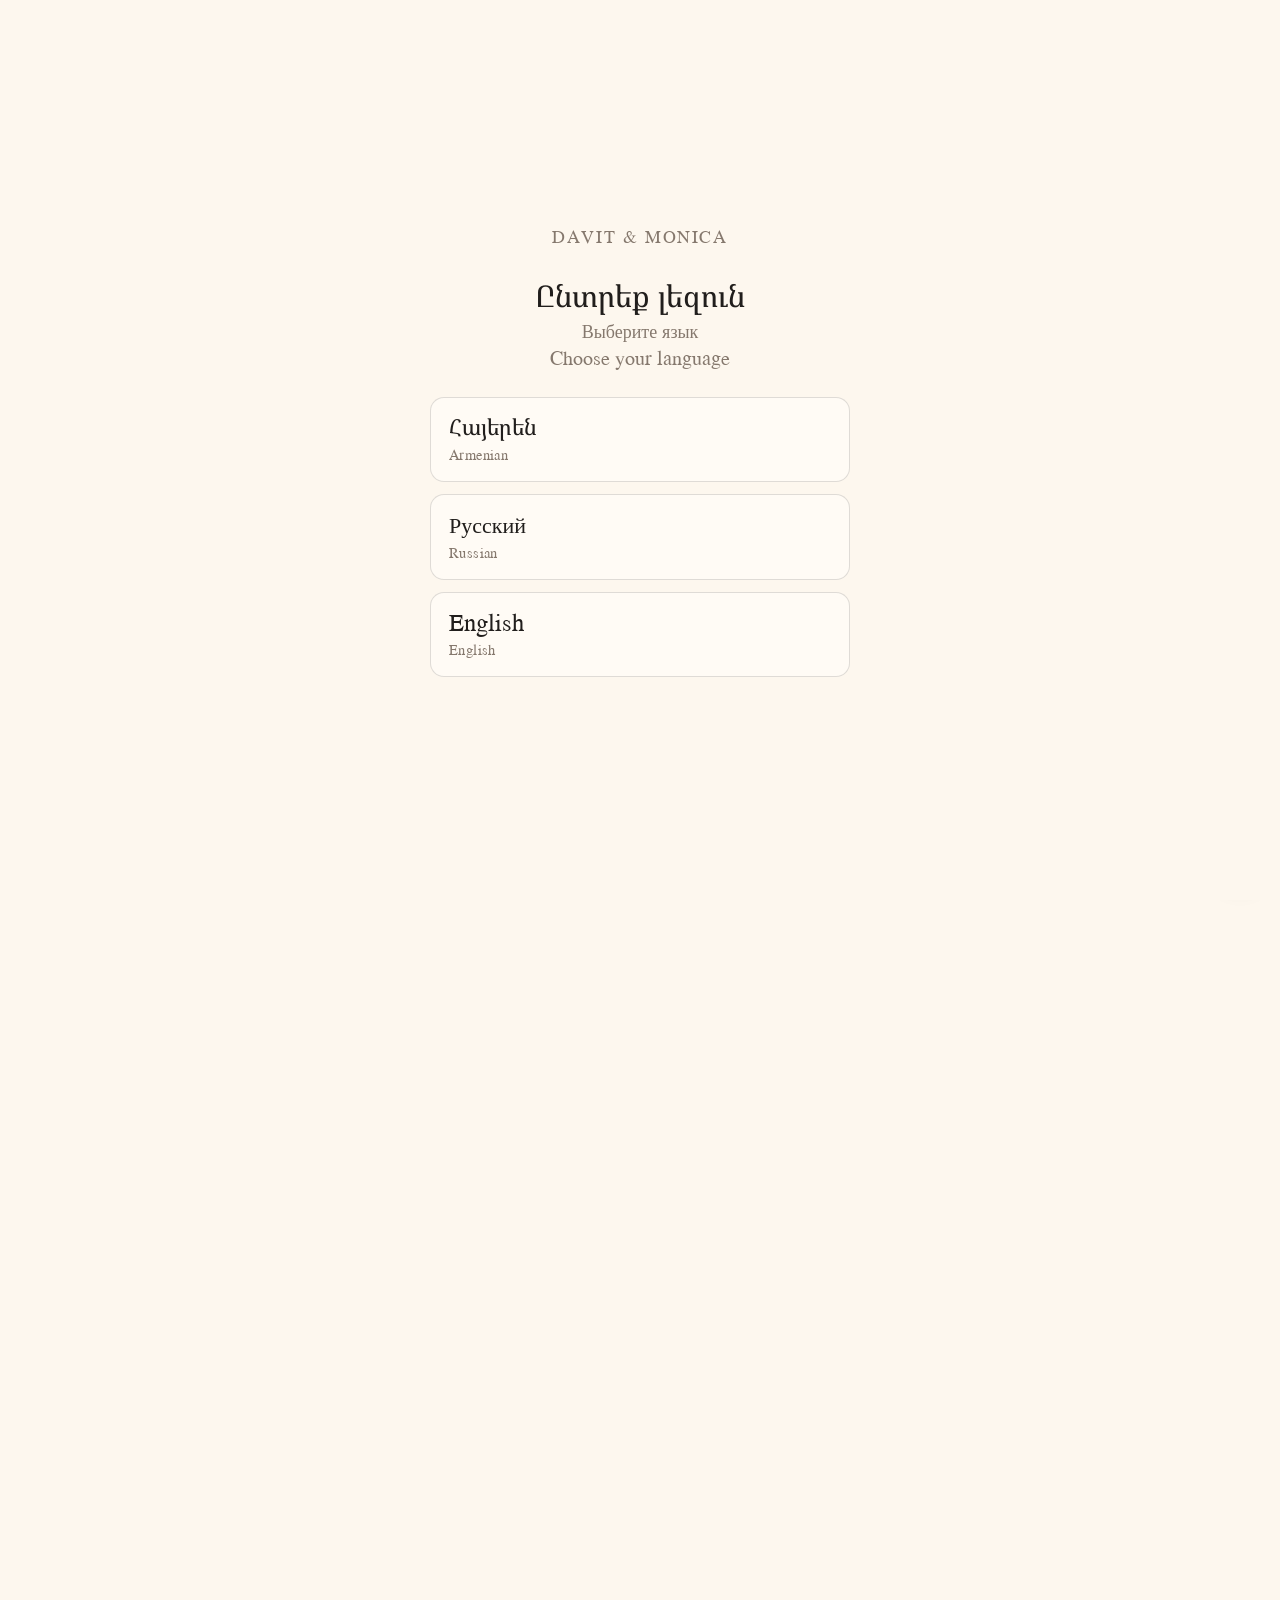
==== commit ea44420d: "Add Armenian locale, language gate, and no-villa invite variant. Guests pick HY/RU/EN before opening" ====
--- a/index.html
+++ b/index.html
@@ -6,30 +6,38 @@
       name="viewport"
       content="width=device-width, initial-scale=1.0, viewport-fit=cover"
     />
-    <!-- Chrome / older Safari. Safari 26+ ignores theme-color and uses Liquid Glass sampling. -->
-    <meta
-      name="theme-color"
-      content="#fdf7ee"
-      media="(prefers-color-scheme: light)"
-    />
-    <meta
-      name="theme-color"
-      content="#211e1c"
-      media="(prefers-color-scheme: dark)"
-    />
+    <meta name="theme-color" content="transparent" />
     <meta name="apple-mobile-web-app-capable" content="yes" />
     <meta name="apple-mobile-web-app-status-bar-style" content="black-translucent" />
     <meta name="color-scheme" content="light" />
+    <script>
+      /* Lock viewport height before paint — Safari chrome must not resize sections. */
+      (function () {
+        var h = window.innerHeight;
+        if (h) document.documentElement.style.setProperty("--app-height", h + "px");
+        /* Block intro scroll before music.js runs. */
+        document.documentElement.classList.add("is-gated");
+        /* Short invite: hide villa stop (?no-villa=1). */
+        try {
+          var params = new URLSearchParams(window.location.search);
+          if (params.has("no-villa")) {
+            document.documentElement.classList.add("no-villa");
+          }
+        } catch (e) {}
+      })();
+    </script>
     <title>Davit & Monica — Getting Married</title>
     <link rel="preconnect" href="https://fonts.googleapis.com" />
     <link rel="preconnect" href="https://fonts.gstatic.com" crossorigin />
     <link
-      href="https://fonts.googleapis.com/css2?family=Birthstone+Bounce:wght@400;500&family=Jomolhari&family=Ponomar&display=swap"
+      href="https://fonts.googleapis.com/css2?family=Birthstone+Bounce:wght@400;500&family=Jomolhari&family=Noto+Sans+Armenian:wght@400;500&family=Noto+Serif+Armenian:wght@400;500&family=Ponomar&display=swap"
       rel="stylesheet"
     />
-    <link rel="stylesheet" href="styles.css?v=20260728e" />
+    <link rel="stylesheet" href="styles.css?v=20260808n" />
+    <script src="i18n.js?v=20260808j"></script>
   </head>
   <body>
+    <div class="safari-transparent-nav" aria-hidden="true"></div>
     <div class="scroll-root" aria-hidden="true"></div>
 
     <div class="page" data-scroll-container>
@@ -39,11 +47,15 @@
           <div class="page__bg-pattern"></div>
         </div>
 
-        <section class="hero" aria-label="Wedding announcement">
+        <section class="hero" data-i18n-aria-label="hero.section" aria-label="Wedding announcement">
           <div class="hero__inner">
             <h1 class="hero__headline" data-scroll-item data-speed="1.35">
-              <span class="hero__eyebrow" data-blur>These kids Are</span>
-              <span class="hero__script" data-blur data-blur-by="chars"
+              <span class="hero__eyebrow" data-blur data-i18n="hero.eyebrow">These kids Are</span>
+              <span
+                class="hero__script"
+                data-blur
+                data-blur-by="chars"
+                data-i18n="hero.script"
                 >getting married!</span
               >
             </h1>
@@ -60,23 +72,29 @@
                   <img
                     class="polaroid__image"
                     src="assets/polaroid-photo.png"
+                    data-i18n-alt="hero.photoAlt"
                     alt="Davit and Monica as children"
                   />
                 </div>
               </div>
             </figure>
 
-            <p class="hero__names" data-scroll-item data-speed="1.3" data-blur>
+            <p class="hero__names" data-scroll-item data-speed="1.3" data-blur data-i18n="names.couple">
               Davit &amp; Monica
             </p>
           </div>
         </section>
 
-        <section class="invite" aria-label="Save the date">
+        <section class="invite" data-i18n-aria-label="invite.section" aria-label="Save the date">
           <div class="invite__date-block" data-scroll-item data-speed="1.04">
             <div class="invite__date-group">
-              <p class="invite__label" data-blur>Save the Date</p>
-              <div class="invite__date" data-reveal aria-label="16 August 2026">
+              <p class="invite__label" data-blur data-i18n="invite.label">Save the Date</p>
+              <div
+                class="invite__date"
+                data-reveal
+                data-i18n-aria-label="invite.dateLabel"
+                aria-label="16 August 2026"
+              >
                 <span>16</span>
                 <i class="invite__rule" aria-hidden="true"></i>
                 <span>08</span>
@@ -84,12 +102,13 @@
                 <span>2026</span>
               </div>
             </div>
-            <p class="invite__names" data-blur>Davit &amp; Monica</p>
+            <p class="invite__names" data-blur data-i18n="names.couple">Davit &amp; Monica</p>
           </div>
 
           <figure class="invite__art" data-scroll-item data-speed="1" data-reveal>
             <img
               src="assets/wedding-party.png"
+              data-i18n-alt="invite.artAlt"
               alt="Illustrated wedding party celebrating"
               loading="lazy"
               decoding="async"
@@ -101,14 +120,51 @@
             data-scroll-item
             data-speed="1"
             data-blur
+            data-blur-wrap
+            data-i18n-html="invite.message"
           >
             Invite you to the celebration of their marriage
           </p>
         </section>
 
-        <section class="way" aria-label="Wedding day itinerary">
-          <h2 class="way__title" data-blur>Wedding Timeline</h2>
+        <section class="way" data-i18n-aria-label="way.section" aria-label="Wedding day itinerary">
+          <h2 class="way__title" data-blur data-i18n="way.title">Wedding Timeline</h2>
           <div class="way__stage">
+            <!-- One continuous mobile road: villa → cars → restaurant art -->
+            <svg
+              class="way__mobile-road way__mobile-road--full"
+              viewBox="-80 0 260 1000"
+              preserveAspectRatio="none"
+              overflow="visible"
+              xmlns="http://www.w3.org/2000/svg"
+              aria-hidden="true"
+            >
+              <path
+                class="way__mobile-road-bed"
+                d="M 50 20
+                   C 50 80, 52 140, 50 190
+                   C 48 230, 12 255, 12 300
+                   C 12 345, 50 340, 50 365
+                   C 50 420, 55 480, 50 540
+                   C 46 600, 50 640, 50 670
+                   C 50 695, 88 715, 88 755
+                   C 88 795, 50 790, 50 820
+                   C 50 870, 50 910, 50 955"
+              />
+              <path
+                class="way__mobile-road-dash"
+                d="M 50 20
+                   C 50 80, 52 140, 50 190
+                   C 48 230, 12 255, 12 300
+                   C 12 345, 50 340, 50 365
+                   C 50 420, 55 480, 50 540
+                   C 46 600, 50 640, 50 670
+                   C 50 695, 88 715, 88 755
+                   C 88 795, 50 790, 50 820
+                   C 50 870, 50 910, 50 955"
+              />
+            </svg>
+
             <!-- Decorative route: path + cars share one layer (Figma 1440×1000) -->
             <div class="way__decor" data-scroll-item data-speed="1" aria-hidden="true">
               <div class="way__path">
@@ -128,74 +184,29 @@
               <div class="way__card-art">
                 <img
                   src="assets/way-villa.png"
+                  data-i18n-alt="way.villaAlt"
                   alt="Villa Ayghedzor illustration"
                   loading="lazy"
                   decoding="async"
                 />
               </div>
               <div class="way__card-copy">
-                <h2 data-blur data-blur-wrap>Villa Ayghedzor | 11:00</h2>
-                <p data-blur data-blur-wrap>
-                  <span>Location: </span>
-                  <a
+                <h2 data-blur data-blur-wrap data-i18n="way.villaTitle">Villa Ayghedzor | 11:00</h2>
+                <p data-blur data-blur-wrap
+                  ><span data-i18n="way.locationLabel">Location:</span
+                  ><a
                     href="https://yandex.com/maps/-/CTbruH28"
                     target="_blank"
                     rel="noopener noreferrer"
+                    data-i18n="way.villaAddress"
                     >Aygedzor Street, 23, Yerevan</a
-                  >
-                </p>
+                  ></p
+                >
               </div>
             </article>
 
             <!-- Mobile route: Villa → Church -->
             <div class="way__mobile-leg way__mobile-leg--church" aria-hidden="true">
-              <div class="way__mobile-line-wrap">
-                <svg
-                  class="way__mobile-line"
-                  viewBox="0 0 200 100"
-                  xmlns="http://www.w3.org/2000/svg"
-                  preserveAspectRatio="none"
-                >
-                  <defs>
-                    <filter
-                      id="way-new-wave-a"
-                      x="-20%"
-                      y="-20%"
-                      width="140%"
-                      height="140%"
-                      color-interpolation-filters="sRGB"
-                    >
-                      <feTurbulence
-                        type="fractalNoise"
-                        baseFrequency="0.05 0.14"
-                        numOctaves="2"
-                        seed="7"
-                        result="noise"
-                      />
-                      <feDisplacementMap
-                        in="SourceGraphic"
-                        in2="noise"
-                        scale="1.1"
-                        xChannelSelector="R"
-                        yChannelSelector="G"
-                      />
-                    </filter>
-                  </defs>
-                  <path
-                    class="way__mobile-brush"
-                    fill="none"
-                    stroke="#DDD1B5"
-                    stroke-width="8"
-                    stroke-linecap="round"
-                    stroke-linejoin="round"
-                    vector-effect="non-scaling-stroke"
-                    d="M100 0
-                       C 78 8, 28 22, 18 40
-                       C 22 52, 70 62, 100 70
-                       C 122 78, 118 88, 100 100"
-                  />
-                </svg>
-              </div>
               <div class="way__mobile-car way__mobile-car--solo">
                 <img src="assets/way-car.png" alt="" loading="lazy" decoding="async" />
               </div>
@@ -205,74 +216,29 @@
               <div class="way__card-art">
                 <img
                   src="assets/way-church.png"
+                  data-i18n-alt="way.churchAlt"
                   alt="Saint Anna Church illustration"
                   loading="lazy"
                   decoding="async"
                 />
               </div>
               <div class="way__card-copy">
-                <h2 data-blur data-blur-wrap>Saint Anna Church | 15:00</h2>
-                <p data-blur data-blur-wrap>
-                  <span>Location: </span>
-                  <a
+                <h2 data-blur data-blur-wrap data-i18n="way.churchTitle">Saint Anna Church | 15:00</h2>
+                <p data-blur data-blur-wrap
+                  ><span data-i18n="way.locationLabel">Location:</span
+                  ><a
                     href="https://yandex.com/maps/-/CTbryH1a"
                     target="_blank"
                     rel="noopener noreferrer"
+                    data-i18n="way.churchAddress"
                     >Abovyan Street, 15, Yerevan</a
-                  >
-                </p>
+                  ></p
+                >
               </div>
             </article>
 
             <!-- Mobile route: Church → Restaurant -->
             <div class="way__mobile-leg way__mobile-leg--restaurant" aria-hidden="true">
-              <div class="way__mobile-line-wrap">
-                <svg
-                  class="way__mobile-line"
-                  viewBox="0 0 200 100"
-                  xmlns="http://www.w3.org/2000/svg"
-                  preserveAspectRatio="none"
-                >
-                  <defs>
-                    <filter
-                      id="way-new-wave-b"
-                      x="-20%"
-                      y="-20%"
-                      width="140%"
-                      height="140%"
-                      color-interpolation-filters="sRGB"
-                    >
-                      <feTurbulence
-                        type="fractalNoise"
-                        baseFrequency="0.045 0.13"
-                        numOctaves="2"
-                        seed="13"
-                        result="noise"
-                      />
-                      <feDisplacementMap
-                        in="SourceGraphic"
-                        in2="noise"
-                        scale="1.2"
-                        xChannelSelector="R"
-                        yChannelSelector="G"
-                      />
-                    </filter>
-                  </defs>
-                  <path
-                    class="way__mobile-brush"
-                    fill="none"
-                    stroke="#DDD1B5"
-                    stroke-width="8"
-                    stroke-linecap="round"
-                    stroke-linejoin="round"
-                    vector-effect="non-scaling-stroke"
-                    d="M100 0
-                       C 122 8, 172 22, 182 40
-                       C 178 52, 130 62, 100 70
-                       C 78 78, 82 88, 100 100"
-                  />
-                </svg>
-              </div>
               <div class="way__mobile-car way__mobile-car--convoy">
                 <img src="assets/way-convoy.png" alt="" loading="lazy" decoding="async" />
               </div>
@@ -282,46 +248,100 @@
               <div class="way__card-art">
                 <img
                   src="assets/way-restaurant.png"
+                  data-i18n-alt="way.restaurantAlt"
                   alt="Hrashq Aygi Restaurant illustration"
                   loading="lazy"
                   decoding="async"
                 />
               </div>
               <div class="way__card-copy">
-                <h2 data-blur data-blur-wrap>Hrashq Aygi Restaurant | 17:30</h2>
-                <p data-blur data-blur-wrap>
-                  <span>Location: </span>
-                  <a
+                <h2 data-blur data-blur-wrap data-i18n="way.restaurantTitle">
+                  Hrashq Aygi Restaurant | 17:30
+                </h2>
+                <p data-blur data-blur-wrap
+                  ><span data-i18n="way.locationLabel">Location:</span
+                  ><a
                     href="https://yandex.com/maps/-/CTbrBIpm"
                     target="_blank"
                     rel="noopener noreferrer"
+                    data-i18n="way.restaurantAddress"
                     >Ditak village, Gevorgyan Street, 1</a
-                  >
-                </p>
+                  ></p
+                >
               </div>
             </article>
           </div>
         </section>
 
-        <section class="styling" aria-label="Restaurant styling">
+        <section class="styling" data-i18n-aria-label="styling.section" aria-label="Restaurant styling">
           <div class="styling__copy">
-            <h2 data-blur data-blur-wrap>Wondering what to wear to the party?</h2>
+            <h2 data-blur data-blur-wrap data-i18n="styling.title">
+              Wondering what to wear to the party?
+            </h2>
           </div>
           <div class="styling__inner">
             <div class="styling__carousel">
               <div class="styling__reveal">
                 <div class="styling__track">
-                  <button type="button" class="styling__shot" data-lightbox-src="assets/style-1.jpg" aria-label="Open restaurant photo 1">
-                    <img src="assets/style-1.jpg" alt="Hrashq Aygi restaurant interior with woven pendant lights" loading="lazy" decoding="async" />
-                  </button>
-                  <button type="button" class="styling__shot" data-lightbox-src="assets/style-2.jpg" aria-label="Open restaurant photo 2">
-                    <img src="assets/style-2.jpg" alt="Dining tables and white chairs at Hrashq Aygi" loading="lazy" decoding="async" />
-                  </button>
-                  <button type="button" class="styling__shot" data-lightbox-src="assets/style-3.jpg" aria-label="Open restaurant photo 3">
-                    <img src="assets/style-3.jpg" alt="Palm trees and soft lighting in the restaurant" loading="lazy" decoding="async" />
-                  </button>
-                  <button type="button" class="styling__shot" data-lightbox-src="assets/style-4.jpg" aria-label="Open restaurant photo 4">
-                    <img src="assets/style-4.jpg" alt="Long dining hall with textured walls" loading="lazy" decoding="async" />
+                  <button
+                    type="button"
+                    class="styling__shot"
+                    data-lightbox-src="assets/style-1.jpg"
+                    data-i18n-aria-label="styling.photo1"
+                    aria-label="Open restaurant photo 1"
+                  >
+                    <img
+                      src="assets/style-1.jpg"
+                      data-i18n-alt="styling.alt1"
+                      alt="Hrashq Aygi restaurant interior with woven pendant lights"
+                      loading="lazy"
+                      decoding="async"
+                    />
+                  </button>
+                  <button
+                    type="button"
+                    class="styling__shot"
+                    data-lightbox-src="assets/style-2.jpg"
+                    data-i18n-aria-label="styling.photo2"
+                    aria-label="Open restaurant photo 2"
+                  >
+                    <img
+                      src="assets/style-2.jpg"
+                      data-i18n-alt="styling.alt2"
+                      alt="Dining tables and white chairs at Hrashq Aygi"
+                      loading="lazy"
+                      decoding="async"
+                    />
+                  </button>
+                  <button
+                    type="button"
+                    class="styling__shot"
+                    data-lightbox-src="assets/style-3.jpg"
+                    data-i18n-aria-label="styling.photo3"
+                    aria-label="Open restaurant photo 3"
+                  >
+                    <img
+                      src="assets/style-3.jpg"
+                      data-i18n-alt="styling.alt3"
+                      alt="Palm trees and soft lighting in the restaurant"
+                      loading="lazy"
+                      decoding="async"
+                    />
+                  </button>
+                  <button
+                    type="button"
+                    class="styling__shot"
+                    data-lightbox-src="assets/style-4.jpg"
+                    data-i18n-aria-label="styling.photo4"
+                    aria-label="Open restaurant photo 4"
+                  >
+                    <img
+                      src="assets/style-4.jpg"
+                      data-i18n-alt="styling.alt4"
+                      alt="Long dining hall with textured walls"
+                      loading="lazy"
+                      decoding="async"
+                    />
                   </button>
                   <!-- Duplicate set for seamless loop -->
                   <button type="button" class="styling__shot" data-lightbox-src="assets/style-1.jpg" tabindex="-1" aria-hidden="true">
@@ -341,7 +361,7 @@
             </div>
 
             <div class="styling__copy">
-              <p data-blur data-blur-wrap>
+              <p data-blur data-blur-wrap data-i18n="styling.body">
                 There is no strict dress code- wear whatever makes you feel great! Let these photos of our venue inspire your perfect party look.
               </p>
             </div>
@@ -350,13 +370,16 @@
 
         <section
           class="countdown"
+          data-i18n-aria-label="countdown.section"
           aria-label="Countdown to the wedding"
           data-countdown-to="2026-08-16T11:00:00+04:00"
         >
           <div class="countdown__inner">
             <div class="countdown__headline">
-              <h2 data-blur data-blur-wrap>Counting down to our big day!</h2>
-              <p data-blur>See you in...</p>
+              <h2 data-blur data-blur-wrap data-i18n="countdown.title">
+                Counting down to our big day!
+              </h2>
+              <p data-blur data-i18n="countdown.subtitle">See you in...</p>
             </div>
 
             <div
@@ -367,22 +390,22 @@
             >
               <div class="countdown__unit">
                 <span class="countdown__value" data-unit="days">00</span>
-                <span class="countdown__label">Days</span>
+                <span class="countdown__label" data-i18n="countdown.days">Days</span>
               </div>
               <i class="countdown__sep" aria-hidden="true"></i>
               <div class="countdown__unit">
                 <span class="countdown__value" data-unit="hours">00</span>
-                <span class="countdown__label">Hours</span>
+                <span class="countdown__label" data-i18n="countdown.hours">Hours</span>
               </div>
               <i class="countdown__sep" aria-hidden="true"></i>
               <div class="countdown__unit">
                 <span class="countdown__value" data-unit="minutes">00</span>
-                <span class="countdown__label">Minutes</span>
+                <span class="countdown__label" data-i18n="countdown.minutes">Minutes</span>
               </div>
               <i class="countdown__sep" aria-hidden="true"></i>
               <div class="countdown__unit">
                 <span class="countdown__value" data-unit="seconds">00</span>
-                <span class="countdown__label">Seconds</span>
+                <span class="countdown__label" data-i18n="countdown.seconds">Seconds</span>
               </div>
             </div>
           </div>
@@ -391,20 +414,64 @@
     </div>
 
     <div class="lightbox" id="lightbox" hidden>
-      <button type="button" class="lightbox__backdrop" aria-label="Close photo"></button>
+      <button
+        type="button"
+        class="lightbox__backdrop"
+        data-i18n-aria-label="lightbox.close"
+        aria-label="Close photo"
+      ></button>
       <figure class="lightbox__figure">
         <img class="lightbox__image" src="" alt="" />
-        <button type="button" class="lightbox__close" aria-label="Close photo">
+        <button
+          type="button"
+          class="lightbox__close"
+          data-i18n-aria-label="lightbox.close"
+          aria-label="Close photo"
+        >
           <span aria-hidden="true">&times;</span>
         </button>
       </figure>
     </div>
 
-    <div class="invite-gate" id="invite-gate" role="dialog" aria-modal="true" aria-labelledby="invite-gate-title">
+    <div class="lang-gate" id="lang-gate" role="dialog" aria-modal="true" aria-labelledby="lang-gate-title">
+      <div class="lang-gate__panel">
+        <p class="lang-gate__eyebrow" data-i18n="names.couple">Davit & Monica</p>
+        <h1 class="lang-gate__title" id="lang-gate-title">
+          <span class="lang-gate__title-line">Ընտրեք լեզուն</span>
+          <span class="lang-gate__title-line">Выберите язык</span>
+          <span class="lang-gate__title-line">Choose your language</span>
+        </h1>
+        <div class="lang-gate__choices">
+          <button type="button" class="lang-gate__choice" data-lang="hy">
+            <span class="lang-gate__choice-native">Հայերեն</span>
+            <span class="lang-gate__choice-meta">Armenian</span>
+          </button>
+          <button type="button" class="lang-gate__choice" data-lang="ru">
+            <span class="lang-gate__choice-native">Русский</span>
+            <span class="lang-gate__choice-meta">Russian</span>
+          </button>
+          <button type="button" class="lang-gate__choice" data-lang="en">
+            <span class="lang-gate__choice-native">English</span>
+            <span class="lang-gate__choice-meta">English</span>
+          </button>
+        </div>
+      </div>
+    </div>
+
+    <div class="invite-gate" id="invite-gate" hidden role="dialog" aria-modal="true" aria-labelledby="invite-gate-title">
       <button type="button" class="invite-gate__hit" id="invite-gate-open">
-        <span class="invite-gate__eyebrow">Davit & Monica</span>
-        <span class="invite-gate__title" id="invite-gate-title">Open invitation</span>
-        <span class="invite-gate__hint">Tap to enter</span>
+        <span class="invite-gate__copy">
+          <span class="invite-gate__eyebrow" data-i18n="names.couple">Davit & Monica</span>
+          <span class="invite-gate__title" id="invite-gate-title" data-i18n="gate.title"
+            >Open invitation</span
+          >
+          <span class="invite-gate__hint" data-i18n="gate.hint">Tap anywhere to open</span>
+        </span>
+        <span class="invite-gate__cue" aria-hidden="true">
+          <span class="invite-gate__cue-ring"></span>
+          <span class="invite-gate__cue-ring invite-gate__cue-ring--delay"></span>
+          <span class="invite-gate__cue-core"></span>
+        </span>
       </button>
     </div>
 
@@ -422,6 +489,8 @@
       class="music-toggle"
       id="music-toggle"
       aria-pressed="false"
+      data-i18n-aria-label="music.play"
+      data-i18n-title="music.title"
       aria-label="Play music"
       title="Music"
     >
@@ -452,13 +521,15 @@
       </span>
     </button>
 
-    <script src="scroll.js?v=20260728e"></script>
+    <script src="scroll.js?v=20260730m"></script>
     <script src="https://cdn.jsdelivr.net/npm/gsap@3.15.0/dist/gsap.min.js"></script>
     <script src="https://cdn.jsdelivr.net/npm/gsap@3.15.0/dist/SplitText.min.js"></script>
-    <script src="blur-text.js?v=20260729a"></script>
-    <script src="styling.js?v=20260728e"></script>
+    <script src="blur-text.js?v=20260808i"></script>
+    <script src="fit-invite.js?v=20260808j"></script>
+    <script src="styling.js?v=20260730d"></script>
     <script src="countdown.js?v=20260728e"></script>
-    <script src="way-mobile.js?v=20260728e"></script>
-    <script src="music.js?v=20260728e"></script>
+    <script src="way-mobile.js?v=20260808p"></script>
+    <script src="way-edit.js?v=20260731d"></script>
+    <script src="music.js?v=20260808c"></script>
   </body>
 </html>
--- a/styles.css
+++ b/styles.css
@@ -7,7 +7,50 @@
   --font-serif: "Ponomar", "Times New Roman", serif;
   --font-script: "Birthstone Bounce", cursive;
   --font-display: "Jomolhari", "Times New Roman", serif;
+  --font-annabelle: "Annabelle Cyr", "Birthstone Bounce", cursive;
   --page-max: 1440px;
+  /* Locked on phones so Safari chrome show/hide does not resize sections. */
+  --app-height: 100svh;
+}
+
+@font-face {
+  font-family: "Annabelle Cyr";
+  src: url("assets/fonts/AnnabelleCyr.ttf") format("truetype");
+  font-weight: 400;
+  font-style: normal;
+  font-display: swap;
+}
+
+@font-face {
+  font-family: "Mshtakan";
+  src: url("assets/fonts/Mshtakan.ttf") format("truetype");
+  font-weight: 400;
+  font-style: normal;
+  font-display: swap;
+}
+
+@font-face {
+  font-family: "Mshtakan";
+  src: url("assets/fonts/MshtakanOblique.ttf") format("truetype");
+  font-weight: 400;
+  font-style: italic;
+  font-display: swap;
+}
+
+@font-face {
+  font-family: "Mshtakan";
+  src: url("assets/fonts/MshtakanBold.ttf") format("truetype");
+  font-weight: 700;
+  font-style: normal;
+  font-display: swap;
+}
+
+@font-face {
+  font-family: "Mshtakan";
+  src: url("assets/fonts/MshtakanBoldOblique.ttf") format("truetype");
+  font-weight: 700;
+  font-style: italic;
+  font-display: swap;
 }
 
 *,
@@ -23,6 +66,24 @@
   -moz-osx-font-smoothing: grayscale;
   -webkit-text-size-adjust: 100%;
   text-size-adjust: 100%;
+}
+
+/*
+ * Safari 26+ ignores theme-color. It tints the bottom toolbar from:
+ *   1) a fixed/sticky edge strip (≥3px tall, ≥80% wide, within ~3px of bottom)
+ *   2) else body background → that's why you saw solid #fdf7ee
+ *
+ * For a translucent bar: keep this strip WITHOUT background-color
+ * (do not set transparent — Safari then falls back to body and paints the fill).
+ */
+.safari-transparent-nav {
+  position: fixed;
+  bottom: 0;
+  left: 0;
+  width: 100%;
+  height: 3px;
+  z-index: 9999;
+  pointer-events: none;
 }
 
 html,
@@ -68,6 +129,10 @@
 
 html.is-native-scroll .page__bg {
   position: fixed;
+  /* Large viewport keeps the fill stable while Safari chrome toggles */
+  inset: 0;
+  height: 100lvh;
+  min-height: 100%;
 }
 
 /* Apply before JS runs so phones never start in fixed-scroll mode. */
@@ -106,6 +171,9 @@
 
   .page__bg {
     position: fixed;
+    inset: 0;
+    height: 100lvh;
+    min-height: 100%;
   }
 }
 
@@ -485,9 +553,11 @@
 }
 
 .invite__message.blur-text {
+  display: block;
   flex-wrap: nowrap;
   white-space: nowrap;
   max-width: 100%;
+  text-align: center;
 }
 
 /* —— Way (Figma 27:264 — 1440×1000) —— */
@@ -604,6 +674,11 @@
   filter: drop-shadow(0 8px 10px rgba(33, 30, 28, 0.22));
 }
 
+/* Mobile-only continuous road — hidden on desktop */
+.way__mobile-road--full {
+  display: none;
+}
+
 /* Mobile-only route connectors (drawn path + cars between stops) */
 .way__mobile-leg {
   display: none;
@@ -669,10 +744,50 @@
   color: var(--color-link);
   text-decoration: none;
   border-bottom: 1px solid currentColor;
+  margin-left: 4px;
+  transition: color 0.25s ease, border-bottom-color 0.25s ease;
 }
 
 .way__card-copy a:hover {
   color: var(--color-ink);
+}
+
+.way__card-copy a.is-link-hint {
+  animation: way-link-hint 1.55s ease-in-out 0.12s 1;
+}
+
+@keyframes way-link-hint {
+  0%,
+  100% {
+    color: var(--color-link);
+    border-bottom-color: var(--color-link);
+    opacity: 1;
+    filter: brightness(1);
+  }
+  18% {
+    color: var(--color-ink);
+    border-bottom-color: var(--color-ink);
+    opacity: 1;
+    filter: brightness(1.12);
+  }
+  36% {
+    color: var(--color-link);
+    border-bottom-color: var(--color-link);
+    opacity: 0.72;
+    filter: brightness(1);
+  }
+  54% {
+    color: var(--color-ink);
+    border-bottom-color: var(--color-ink);
+    opacity: 1;
+    filter: brightness(1.1);
+  }
+  72% {
+    color: var(--color-link);
+    border-bottom-color: var(--color-link);
+    opacity: 0.8;
+    filter: brightness(1);
+  }
 }
 
 /* Frame 11 — left 149 top 48 w 323 */
@@ -695,7 +810,7 @@
 
 .way__card--villa .way__card-copy {
   width: 100%;
-  padding-left: 5px;
+  padding-left: 0;
 }
 
 /* Frame 10 — left 815 top 198 w 408 */
@@ -712,7 +827,7 @@
 
 .way__card--church .way__card-copy {
   width: 87.5%; /* 357 / 408 */
-  padding-left: 12px;
+  padding-left: 0;
 }
 
 /* Frame 12 — left 139 top 527 w 562 */
@@ -729,7 +844,7 @@
 
 .way__card--restaurant .way__card-copy {
   width: 100%;
-  padding-left: 6px;
+  padding-left: 0;
 }
 
 /* Desktop: widen cards + keep titles/locations on one line */
@@ -779,7 +894,7 @@
   .way__card--church .way__card-copy {
     width: max-content;
     min-width: 100%;
-    padding-left: 12px;
+    padding-left: 0;
   }
 
   .way__card--restaurant {
@@ -819,10 +934,47 @@
     gap: 0;
     aspect-ratio: auto;
     min-height: 0;
+    position: relative;
+    overflow: visible;
   }
 
   .way__decor {
     display: none;
+  }
+
+  /* Single continuous road behind cards & cars */
+  .way__mobile-road--full {
+    display: block;
+    position: absolute;
+    /* Full stage width + side bleed so wide bends are not clipped */
+    left: -8%;
+    right: -8%;
+    top: 2%;
+    bottom: 10%;
+    z-index: 0;
+    width: auto;
+    height: auto;
+    pointer-events: none;
+    overflow: visible;
+    -webkit-mask-image: none;
+    mask-image: none;
+  }
+
+  .way__mobile-road-bed {
+    fill: none;
+    stroke: #ddd1b5;
+    stroke-width: 7.5;
+    stroke-linecap: round;
+    stroke-linejoin: round;
+  }
+
+  .way__mobile-road-dash {
+    fill: none;
+    stroke: rgba(253, 247, 238, 0.9);
+    stroke-width: 1.4;
+    stroke-linecap: round;
+    stroke-linejoin: round;
+    stroke-dasharray: 6 9;
   }
 
   .way__card {
@@ -883,7 +1035,7 @@
     z-index: 5;
     width: 100%;
     max-width: 100%;
-    padding: 8px 12px 14px;
+    padding: 10px 0 18px;
     background: transparent;
     overflow: visible;
     overflow-wrap: break-word;
@@ -898,8 +1050,7 @@
 
   .way__card-copy .blur-text,
   .way__card-copy .blur-text.blur-text--wrap {
-    display: flex;
-    flex-wrap: wrap;
+    display: block;
     white-space: normal;
     width: 100%;
     max-width: 100%;
@@ -907,10 +1058,13 @@
 
   .way__card-copy h2 {
     font-size: 20px;
+    margin-bottom: 6px;
+    line-height: 1.22;
   }
 
   .way__card-copy p {
     font-size: 14px;
+    line-height: 1.45;
   }
 
   /* Keep cards from drifting over the measured path on phones */
@@ -924,62 +1078,33 @@
 
   .way__mobile-leg {
     position: relative;
-    display: block;
+    display: flex;
+    align-items: center;
+    justify-content: center;
     width: min(100%, 520px);
-    /* Spacer + car parking between text and next stop */
+    /* Fixed spacer between cards — cars stay centered here forever */
     height: clamp(120px, 34vw, 160px);
     margin: 8px auto 14px;
-    z-index: 1;
+    z-index: 2;
     pointer-events: none;
     overflow: visible;
     isolation: isolate;
   }
 
-  /*
-   * Line wrap is pinned in JS from previous art → next art (relative to leg).
-   * Soft masks (also JS) hide the stroke through text plates.
-   */
-  .way__stage--mobile-paths .way__mobile-line-wrap {
-    right: 4%;
-    left: 4%;
-    bottom: auto;
-    z-index: -1;
-    display: block;
-    margin: 0;
-    overflow: visible;
-    pointer-events: none;
-  }
-
-  .way__mobile-line-wrap {
-    position: absolute;
-    left: 4%;
-    right: 4%;
-    top: 0;
-    bottom: 0;
-    z-index: -1;
-    width: auto;
-    height: auto;
-    overflow: visible;
-  }
-
+  /* Legacy per-leg roads removed — one full road on the stage */
+  .way__mobile-leg .way__mobile-road,
+  .way__stage--mobile-paths .way__mobile-line-wrap,
+  .way__mobile-line-wrap,
   .way__mobile-line {
-    display: block;
-    width: 100%;
-    height: 100%;
-    overflow: visible;
-  }
-
-  .way__mobile-brush {
-    fill: none;
-    stroke: #ddd1b5;
+    display: none !important;
   }
 
   .way__mobile-car {
-    position: absolute;
+    position: relative;
+    left: auto;
+    top: auto;
     z-index: 10;
-    left: 50%;
-    /* top is set in JS to the path midpoint */
-    top: 42%;
+    flex: 0 0 auto;
     pointer-events: none;
     filter: none;
     background: transparent;
@@ -995,24 +1120,25 @@
     background: transparent;
   }
 
-  /* Solo car — only size / rotation; vertical slot comes from JS */
+  /* Centered on the track; origin near the wheels so the car sits on the road */
   .way__mobile-car--solo {
-    width: clamp(78px, 24vw, 104px);
-    transform: translate(-50%, -55%) rotate(-27.27deg);
-  }
-
-  /* Convoy */
+    width: clamp(94px, 28.8vw, 200px);
+    transform-origin: 50% 82%;
+    transform: rotate(-19deg);
+  }
+
   .way__mobile-car--convoy {
-    width: clamp(150px, 48vw, 210px);
-    transform: translate(-50%, -55%) rotate(6deg);
+    width: clamp(150px, 48vw, 280px);
+    transform-origin: 50% 78%;
+    transform: rotate(-2.5deg);
   }
 
   .way__mobile-leg--church .way__mobile-car--solo {
-    animation: way-car-drift 5.5s ease-in-out infinite;
+    animation: way-car-drift-center 5.5s ease-in-out infinite;
   }
 
   .way__mobile-leg--restaurant .way__mobile-car--convoy {
-    animation: way-car-drift-alt 6.5s ease-in-out infinite;
+    animation: way-car-drift-center-alt 6.5s ease-in-out infinite;
   }
 }
 
@@ -1039,20 +1165,41 @@
 @keyframes way-car-drift {
   0%,
   100% {
-    transform: translate(-50%, -55%) rotate(-27.27deg);
+    transform: translate(-50%, -92%) rotate(-27.27deg);
   }
   50% {
-    transform: translate(calc(-50% + 5px), calc(-55% - 4px)) rotate(-23deg);
+    transform: translate(calc(-50% + 5px), calc(-92% - 4px)) rotate(-25deg);
   }
 }
 
 @keyframes way-car-drift-alt {
   0%,
   100% {
-    transform: translate(-50%, -55%) rotate(6deg);
+    transform: translate(-50%, -87%) rotate(6deg);
   }
   50% {
-    transform: translate(calc(-50% - 5px), calc(-55% - 3px)) rotate(10deg);
+    transform: translate(calc(-50% - 5px), calc(-87% - 3px)) rotate(8deg);
+  }
+}
+
+/* Mobile: stay flex-centered on the track; soft float around that point */
+@keyframes way-car-drift-center {
+  0%,
+  100% {
+    transform: translate3d(0, 0, 0) rotate(-19deg);
+  }
+  50% {
+    transform: translate3d(10px, -5px, 0) rotate(-16deg);
+  }
+}
+
+@keyframes way-car-drift-center-alt {
+  0%,
+  100% {
+    transform: translate3d(0, 0, 0) rotate(-2.5deg);
+  }
+  50% {
+    transform: translate3d(-10px, -5px, 0) rotate(1deg);
   }
 }
 
@@ -1069,6 +1216,537 @@
   .way__mobile-leg--church .way__mobile-car--solo,
   .way__mobile-leg--restaurant .way__mobile-car--convoy {
     animation: none;
+  }
+}
+
+/* —— Standalone road editor page —— */
+html.road-editor,
+html.road-editor body {
+  margin: 0;
+  min-height: 100%;
+  background:
+    radial-gradient(120% 80% at 50% 0%, #fff8ec 0%, transparent 55%),
+    linear-gradient(180deg, #f7efe3 0%, #efe4d2 100%);
+  overscroll-behavior: none;
+}
+
+.road-editor-body {
+  padding: 0 0 48px;
+  touch-action: pan-y;
+}
+
+.road-editor-bar {
+  position: sticky;
+  top: 0;
+  z-index: 40;
+  display: flex;
+  flex-wrap: wrap;
+  gap: 10px 14px;
+  align-items: center;
+  justify-content: space-between;
+  padding: 10px 12px calc(10px + env(safe-area-inset-top, 0px));
+  padding-top: calc(10px + env(safe-area-inset-top, 0px));
+  background: rgba(253, 247, 238, 0.94);
+  border-bottom: 1px solid rgba(33, 30, 28, 0.1);
+  backdrop-filter: blur(10px);
+  -webkit-backdrop-filter: blur(10px);
+  font-family: var(--font-display, "Jomolhari", serif);
+  color: #211e1c;
+}
+
+.road-editor-bar__copy {
+  display: grid;
+  gap: 2px;
+  min-width: 0;
+}
+
+.road-editor-bar__copy strong {
+  font-size: 15px;
+  font-weight: 400;
+}
+
+.road-editor-bar__copy [data-road-status] {
+  font-size: 12px;
+  color: #5c554c;
+}
+
+.road-editor-bar__copy [data-road-status][data-state="busy"] {
+  color: #8a6a2a;
+}
+
+.road-editor-bar__copy [data-road-status][data-state="error"] {
+  color: #9b2f2f;
+}
+
+.road-editor-bar__copy [data-road-status][data-state="ok"] {
+  color: #3d6b45;
+}
+
+.road-editor-bar__tools {
+  display: flex;
+  flex-wrap: wrap;
+  gap: 8px;
+  align-items: center;
+}
+
+.road-editor-bar__tools button,
+.road-editor-bar__link {
+  border: 1px solid rgba(33, 30, 28, 0.16);
+  border-radius: 8px;
+  background: #fff;
+  color: inherit;
+  padding: 7px 10px;
+  cursor: pointer;
+  font: inherit;
+  font-size: 13px;
+  text-decoration: none;
+}
+
+.road-editor-bar__link {
+  background: #211e1c;
+  color: #fdf7ee;
+  border-color: #211e1c;
+}
+
+.road-editor-width {
+  margin: 0;
+  min-width: 140px;
+}
+
+.road-editor-main {
+  max-width: 560px;
+  margin: 0 auto;
+  padding: 8px 16px 40px;
+}
+
+html.road-editor .way {
+  padding-top: 12px;
+}
+
+html.road-editor .way__title {
+  margin-bottom: 18px;
+}
+
+html.road-editor .way-edit-handle {
+  width: 28px;
+  height: 28px;
+  touch-action: none;
+}
+
+html.road-editor .way-edit-handle--line {
+  width: 20px;
+  height: 20px;
+}
+
+/* Force mobile road layout on editor at any desktop width */
+html.road-editor .way__mobile-road--full {
+  display: block;
+  position: absolute;
+  left: -8%;
+  right: -8%;
+  z-index: 0;
+  width: auto;
+  pointer-events: none;
+  overflow: visible;
+  -webkit-mask-image: none;
+  mask-image: none;
+}
+
+html.road-editor .way__mobile-road-bed {
+  fill: none;
+  stroke: #ddd1b5;
+  stroke-width: 7.5;
+  stroke-linecap: round;
+  stroke-linejoin: round;
+}
+
+html.road-editor .way__mobile-road-dash {
+  fill: none;
+  stroke: rgba(253, 247, 238, 0.9);
+  stroke-width: 1.4;
+  stroke-linecap: round;
+  stroke-linejoin: round;
+  stroke-dasharray: 6 9;
+}
+
+html.road-editor .way__mobile-leg {
+  position: relative;
+  display: flex;
+  align-items: center;
+  justify-content: center;
+  width: min(100%, 520px);
+  height: clamp(120px, 34vw, 160px);
+  margin: 8px auto 14px;
+  z-index: 2;
+  pointer-events: none;
+  overflow: visible;
+}
+
+html.road-editor .way__mobile-car {
+  position: relative;
+  z-index: 10;
+  pointer-events: none;
+}
+
+html.road-editor .way__mobile-car img {
+  display: block;
+  width: 100%;
+  height: auto;
+}
+
+html.road-editor .way__mobile-car--solo {
+  width: clamp(94px, 28.8vw, 200px);
+  transform-origin: 50% 82%;
+  transform: rotate(-19deg);
+  animation: way-car-drift-center 5.5s ease-in-out infinite;
+}
+
+html.road-editor .way__mobile-car--convoy {
+  width: clamp(150px, 48vw, 280px);
+  transform-origin: 50% 78%;
+  transform: rotate(-2.5deg);
+  animation: way-car-drift-center-alt 6.5s ease-in-out infinite;
+}
+
+/* —— Way line editor (?wayedit=1) —— */
+html.way-edit .way__stage {
+  display: flex;
+  flex-direction: column;
+  align-items: stretch;
+  gap: 0;
+  aspect-ratio: auto;
+  min-height: 0;
+}
+
+html.way-edit .way__decor {
+  display: none;
+}
+
+html.way-edit .way__card {
+  position: relative;
+  left: auto;
+  top: auto;
+  z-index: 1;
+  width: min(100%, 520px);
+  max-width: 100%;
+  margin: 0 auto;
+  gap: 8px;
+  overflow: visible;
+  transform: none !important;
+  /* Let handles above/below the art receive drags */
+  pointer-events: none;
+}
+
+html.way-edit .way__card a {
+  pointer-events: auto;
+}
+
+html.way-edit .way__card--villa .way__card-art {
+  height: auto;
+  padding-bottom: 0;
+  width: 100%;
+  aspect-ratio: 323 / 327;
+}
+
+html.way-edit .way__card--villa .way__card-art img {
+  position: static;
+}
+
+html.way-edit .way__card--church .way__card-art,
+html.way-edit .way__card--restaurant .way__card-art {
+  height: auto;
+  width: 100%;
+  aspect-ratio: auto;
+}
+
+html.way-edit .way__card-art img {
+  width: 100%;
+  height: auto;
+  object-fit: contain;
+}
+
+html.way-edit .way__card-copy,
+html.way-edit .way__card--church .way__card-copy,
+html.way-edit .way__card--restaurant .way__card-copy,
+html.way-edit .way__card--villa .way__card-copy {
+  position: relative;
+  z-index: 5;
+  width: 100%;
+  max-width: 100%;
+  padding: 10px 0 18px;
+}
+
+html.way-edit .way__mobile-leg {
+  position: relative;
+  display: flex;
+  align-items: center;
+  justify-content: center;
+  width: min(100%, 520px);
+  height: clamp(120px, 34vw, 160px);
+  margin: 8px auto 14px;
+  z-index: 20;
+  pointer-events: none;
+  overflow: visible;
+  isolation: isolate;
+}
+
+html.way-edit .way__stage--mobile-paths .way__mobile-line-wrap {
+  z-index: 2;
+  pointer-events: none;
+}
+
+.way-edit-overlay--road {
+  position: absolute;
+  z-index: 50;
+  pointer-events: none;
+  overflow: visible;
+}
+
+.way-edit-overlay--road .way-edit-handles {
+  position: absolute;
+  inset: 0;
+  pointer-events: none;
+}
+
+.way-edit-guides {
+  position: absolute;
+  inset: 0;
+  width: 100%;
+  height: 100%;
+  overflow: visible;
+  pointer-events: none;
+}
+
+.way-edit-guides line {
+  stroke: rgba(217, 120, 76, 0.55);
+  stroke-width: 1;
+  stroke-dasharray: 3 3;
+  vector-effect: non-scaling-stroke;
+}
+
+html.way-edit .way__mobile-road--full {
+  display: block !important;
+  z-index: 1;
+  pointer-events: none;
+  -webkit-mask-image: none;
+  mask-image: none;
+}
+
+html.way-edit .way__mobile-leg {
+  z-index: 3;
+}
+
+.way-edit-panel {
+  position: fixed;
+  z-index: 10000;
+  top: max(12px, env(safe-area-inset-top));
+  right: max(12px, env(safe-area-inset-right));
+  width: min(320px, calc(100vw - 24px));
+  max-height: calc(100dvh - 24px);
+  overflow: auto;
+  padding: 14px 14px 16px;
+  border: 1px solid rgba(33, 30, 28, 0.14);
+  border-radius: 14px;
+  background: rgba(253, 247, 238, 0.96);
+  box-shadow: 0 16px 40px rgba(33, 30, 28, 0.18);
+  color: #211e1c;
+  font-family: ui-sans-serif, system-ui, sans-serif;
+  font-size: 13px;
+  line-height: 1.35;
+}
+
+.way-edit-panel__head {
+  display: flex;
+  align-items: center;
+  justify-content: space-between;
+  gap: 8px;
+  margin-bottom: 8px;
+}
+
+.way-edit-panel__head strong {
+  font-size: 14px;
+}
+
+.way-edit-panel__close {
+  width: 28px;
+  height: 28px;
+  border: 0;
+  border-radius: 8px;
+  background: rgba(33, 30, 28, 0.08);
+  color: inherit;
+  font-size: 18px;
+  line-height: 1;
+  cursor: pointer;
+}
+
+.way-edit-panel__hint {
+  margin: 0 0 12px;
+  color: rgba(33, 30, 28, 0.72);
+}
+
+.way-edit-panel__hint code {
+  font-size: 11px;
+}
+
+.way-edit-swatch {
+  display: inline-block;
+  width: 10px;
+  height: 10px;
+  border-radius: 50%;
+  vertical-align: middle;
+  border: 1.5px solid #211e1c;
+}
+
+.way-edit-swatch--point {
+  background: #6b9ac4;
+}
+
+.way-edit-swatch--line {
+  background: #d9784c;
+}
+
+.way-edit-swatch--car {
+  background: #c4a35a;
+}
+
+.way-edit-field {
+  display: grid;
+  grid-template-columns: 72px 1fr auto;
+  gap: 6px 8px;
+  align-items: center;
+  margin-bottom: 8px;
+}
+
+.way-edit-field span:first-child {
+  font-size: 12px;
+  color: rgba(33, 30, 28, 0.7);
+}
+
+.way-edit-field input[type="range"],
+.way-edit-field input[type="number"],
+.way-edit-field select {
+  width: 100%;
+  min-width: 0;
+}
+
+.way-edit-field output {
+  min-width: 42px;
+  text-align: right;
+  font-variant-numeric: tabular-nums;
+}
+
+.way-edit-field--check {
+  grid-template-columns: auto 1fr;
+  margin: 4px 0 10px;
+}
+
+.way-edit-actions {
+  display: flex;
+  flex-wrap: wrap;
+  gap: 6px;
+  margin-bottom: 10px;
+}
+
+.way-edit-actions button,
+.way-edit-field button {
+  border: 1px solid rgba(33, 30, 28, 0.16);
+  border-radius: 8px;
+  background: #fff;
+  color: inherit;
+  padding: 6px 10px;
+  cursor: pointer;
+  font: inherit;
+}
+
+.way-edit-actions__primary {
+  background: #211e1c !important;
+  color: #fdf7ee !important;
+  border-color: #211e1c !important;
+}
+
+.way-edit-code {
+  width: 100%;
+  box-sizing: border-box;
+  resize: vertical;
+  border: 1px solid rgba(33, 30, 28, 0.16);
+  border-radius: 8px;
+  padding: 8px;
+  font: 11px/1.4 ui-monospace, SFMono-Regular, Menlo, monospace;
+  background: rgba(255, 255, 255, 0.8);
+  color: inherit;
+}
+
+.way-edit-status {
+  margin: 8px 0 0;
+  color: #3d6b4f;
+  font-size: 12px;
+}
+
+.way-edit-overlay {
+  position: absolute;
+  z-index: 20;
+  pointer-events: none;
+}
+
+.way-edit-handle {
+  position: absolute;
+  width: 26px;
+  height: 26px;
+  margin: 0;
+  padding: 0;
+  border: 2px solid #211e1c;
+  border-radius: 50%;
+  transform: translate(-50%, -50%);
+  pointer-events: auto;
+  cursor: grab;
+  box-shadow: 0 2px 8px rgba(33, 30, 28, 0.25);
+  touch-action: none;
+  -webkit-user-select: none;
+  user-select: none;
+}
+
+.way-edit-handle--point {
+  background: #6b9ac4;
+  z-index: 1;
+  font-size: 10px;
+  font-weight: 700;
+  color: #fff;
+  line-height: 1;
+}
+
+.way-edit-handle--point span {
+  pointer-events: none;
+}
+
+.way-edit-handle--line {
+  width: 22px;
+  height: 22px;
+  background: #d9784c;
+  border-radius: 4px;
+  z-index: 2;
+}
+
+.way-edit-handle--car {
+  width: 24px;
+  height: 24px;
+  background: #c4a35a;
+  z-index: 3;
+}
+
+.way-edit-handle.is-dragging,
+.way-edit-handle:active {
+  cursor: grabbing;
+  transform: translate(-50%, -50%) scale(1.15);
+}
+
+@media (max-width: 860px) {
+  .way-edit-panel {
+    top: auto;
+    bottom: max(12px, env(safe-area-inset-bottom));
+    right: max(10px, env(safe-area-inset-right));
+    left: max(10px, env(safe-area-inset-left));
+    width: auto;
+    max-height: 42dvh;
   }
 }
 
@@ -1255,6 +1933,11 @@
   word-wrap: break-word;
 }
 
+/* Title block above the photo carousel */
+.styling > .styling__copy {
+  margin-bottom: 28px;
+}
+
 .styling__copy h2 {
   color: var(--color-ink);
   font-size: 28px;
@@ -1504,7 +2187,7 @@
 @media (max-width: 900px) {
   .hero {
     height: auto;
-    min-height: 100svh;
+    min-height: var(--app-height, 100svh);
     padding: clamp(24px, 5vh, 48px) max(20px, env(safe-area-inset-left))
       clamp(24px, 5vh, 48px) max(20px, env(safe-area-inset-right));
     overflow: visible;
@@ -1581,12 +2264,12 @@
   }
 
   .hero__names {
-    font-size: clamp(26px, 7.5vw, 40px);
+    font-size: clamp(32px, 7.5vw, 40px);
   }
 
   .invite {
     height: auto;
-    min-height: 100svh;
+    min-height: var(--app-height, 100svh);
     gap: clamp(12px, 2.8vh, 20px);
     padding: clamp(16px, 3vh, 32px) max(16px, env(safe-area-inset-left))
       clamp(16px, 3vh, 32px) max(16px, env(safe-area-inset-right));
@@ -1627,8 +2310,10 @@
   }
 
   .invite__message.blur-text {
+    display: block;
     flex-wrap: nowrap;
     white-space: nowrap;
+    text-align: center;
   }
 
   .invite__art {
@@ -1688,6 +2373,10 @@
     max-width: 100%;
   }
 
+  .styling > .styling__copy {
+    margin-bottom: 22px;
+  }
+
   .styling__copy h2 {
     font-size: 20px;
   }
@@ -1715,7 +2404,7 @@
 
   .countdown {
     height: auto;
-    min-height: 100svh;
+    min-height: var(--app-height, 100svh);
     padding: clamp(40px, 6vh, 72px) max(16px, env(safe-area-inset-left))
       clamp(48px, 7vh, 88px) max(16px, env(safe-area-inset-right));
   }
@@ -1810,6 +2499,10 @@
     animation: none;
   }
 
+  .way__card-copy a.is-link-hint {
+    animation: none;
+  }
+
   .styling__reveal,
   .styling__shot {
     transform: none !important;
@@ -1839,8 +2532,181 @@
 }
 
 /* Opening gate — one real tap unlocks music (autoplay is blocked by browsers) */
+/* —— Language picker (before invite gate) —— */
+.lang-gate {
+  position: fixed;
+  inset: 0;
+  z-index: 70;
+  display: grid;
+  place-items: center;
+  padding: max(24px, env(safe-area-inset-top)) max(24px, env(safe-area-inset-right))
+    max(24px, env(safe-area-inset-bottom)) max(24px, env(safe-area-inset-left));
+  background: transparent;
+  opacity: 1;
+  transform: scale(1);
+  filter: blur(0);
+  transition:
+    opacity 0.45s ease,
+    transform 0.55s cubic-bezier(0.22, 1, 0.36, 1),
+    filter 0.55s ease,
+    visibility 0.55s ease;
+  touch-action: manipulation;
+  overscroll-behavior: none;
+}
+
+.lang-gate::before {
+  content: "";
+  position: absolute;
+  inset: 0;
+  z-index: -1;
+  background:
+    radial-gradient(ellipse 80% 60% at 50% 38%, rgba(253, 247, 238, 0.28), transparent 70%),
+    var(--color-bg);
+  pointer-events: none;
+}
+
+.lang-gate[hidden] {
+  display: none;
+}
+
+.lang-gate.is-leaving {
+  opacity: 0;
+  visibility: hidden;
+  transform: scale(1.08);
+  filter: blur(10px);
+  pointer-events: none;
+}
+
+.lang-gate__panel {
+  width: min(100%, 420px);
+  display: grid;
+  gap: 28px;
+  justify-items: center;
+  text-align: center;
+}
+
+.lang-gate__eyebrow {
+  font-family: var(--font-display);
+  font-size: clamp(13px, 3.2vw, 16px);
+  letter-spacing: 0.1em;
+  text-transform: uppercase;
+  color: var(--color-link);
+}
+
+.lang-gate__title {
+  display: grid;
+  gap: 6px;
+  margin: 0;
+  font-weight: 400;
+}
+
+.lang-gate__title-line {
+  font-family: var(--font-display);
+  font-size: clamp(22px, 5.5vw, 30px);
+  line-height: 1.2;
+  color: var(--color-ink);
+}
+
+.lang-gate__title-line:nth-child(1) {
+  font-family: "Noto Serif Armenian", var(--font-display), serif;
+}
+
+.lang-gate__title-line:nth-child(2),
+.lang-gate__title-line:nth-child(3) {
+  font-size: clamp(15px, 3.6vw, 18px);
+  color: var(--color-link);
+}
+
+.lang-gate__choices {
+  width: 100%;
+  display: grid;
+  gap: 12px;
+}
+
+.lang-gate__choice {
+  appearance: none;
+  width: 100%;
+  border: 1px solid rgba(33, 30, 28, 0.14);
+  border-radius: 14px;
+  background: rgba(255, 252, 246, 0.84);
+  color: var(--color-ink);
+  padding: 16px 18px;
+  display: grid;
+  gap: 4px;
+  justify-items: start;
+  text-align: left;
+  cursor: pointer;
+  font: inherit;
+  transition:
+    transform 0.2s ease,
+    border-color 0.2s ease,
+    background 0.2s ease,
+    box-shadow 0.2s ease;
+  -webkit-tap-highlight-color: transparent;
+}
+
+.lang-gate__choice:hover,
+.lang-gate__choice:focus-visible {
+  outline: none;
+  border-color: rgba(33, 30, 28, 0.34);
+  background: #fffdf8;
+  box-shadow: 0 10px 24px rgba(33, 30, 28, 0.08);
+  transform: translateY(-1px);
+}
+
+.lang-gate__choice.is-active {
+  border-color: rgba(33, 30, 28, 0.42);
+  box-shadow: inset 0 0 0 1px rgba(33, 30, 28, 0.12);
+}
+
+.lang-gate__choice:active {
+  transform: translateY(0);
+}
+
+.lang-gate__choice-native {
+  font-family: var(--font-display);
+  font-size: clamp(18px, 4.4vw, 22px);
+  line-height: 1.2;
+}
+
+.lang-gate__choice[data-lang="hy"] .lang-gate__choice-native {
+  font-family: "Noto Serif Armenian", var(--font-display), serif;
+}
+
+.lang-gate__choice-meta {
+  font-family: var(--font-display);
+  font-size: 13px;
+  color: var(--color-link);
+  letter-spacing: 0.03em;
+}
+
+@media (prefers-reduced-motion: reduce) {
+  .lang-gate {
+    transition: opacity 0.2s ease, visibility 0.2s ease;
+  }
+
+  .lang-gate.is-leaving {
+    transform: none;
+    filter: none;
+  }
+}
+
+/* Lock page scroll while the intro gate is open (beats native-scroll rules). */
+html.is-gated,
+html.is-gated body,
 body.is-gated {
-  overflow: hidden;
+  overflow: hidden !important;
+  overscroll-behavior: none !important;
+  touch-action: none;
+  height: 100% !important;
+  min-height: 100% !important;
+}
+
+html.is-gated body,
+body.is-gated {
+  position: fixed;
+  inset: 0;
+  width: 100%;
 }
 
 .invite-gate {
@@ -1862,6 +2728,8 @@
     opacity 0.65s ease,
     visibility 0.75s ease;
   will-change: transform, filter, opacity;
+  touch-action: manipulation;
+  overscroll-behavior: none;
 }
 
 .invite-gate::before {
@@ -1887,7 +2755,10 @@
   pointer-events: none;
 }
 
-.invite-gate.is-leaving .invite-gate__hit {
+.invite-gate.is-leaving .invite-gate__copy,
+.invite-gate.is-leaving .invite-gate__cue,
+.invite-gate.is-leaving .invite-gate__cue-ring,
+.invite-gate.is-leaving .invite-gate__cue-core {
   animation: none;
 }
 
@@ -1901,7 +2772,7 @@
   flex-direction: column;
   align-items: center;
   justify-content: center;
-  gap: 10px;
+  gap: 22px;
   position: absolute;
   inset: 0;
   width: 100%;
@@ -1909,6 +2780,15 @@
   padding: 28px 12px;
   text-align: center;
   font: inherit;
+  touch-action: manipulation;
+  -webkit-tap-highlight-color: transparent;
+}
+
+.invite-gate__copy {
+  display: flex;
+  flex-direction: column;
+  align-items: center;
+  gap: 10px;
   animation: invite-gate-breathe 2.8s ease-in-out infinite;
 }
 
@@ -1934,6 +2814,41 @@
   font-size: 14px;
   color: var(--color-link);
   letter-spacing: 0.04em;
+  animation: invite-gate-hint-fade 1.8s ease-in-out infinite;
+}
+
+.invite-gate__cue {
+  position: relative;
+  width: 96px;
+  height: 96px;
+  margin-top: 4px;
+  display: grid;
+  place-items: center;
+  color: var(--color-ink);
+  pointer-events: none;
+}
+
+.invite-gate__cue-ring {
+  position: absolute;
+  inset: 0;
+  border-radius: 50%;
+  border: 1.75px solid rgba(33, 30, 28, 0.3);
+  animation: invite-gate-cue-pulse 1.9s ease-out infinite;
+}
+
+.invite-gate__cue-ring--delay {
+  animation-delay: 0.55s;
+}
+
+.invite-gate__cue-core {
+  position: relative;
+  z-index: 1;
+  width: 18px;
+  height: 18px;
+  border-radius: 50%;
+  background: rgba(33, 30, 28, 0.72);
+  box-shadow: 0 0 0 8px rgba(33, 30, 28, 0.08);
+  animation: invite-gate-cue-tap 1.9s ease-in-out infinite;
 }
 
 @keyframes invite-gate-breathe {
@@ -1948,8 +2863,52 @@
   }
 }
 
+@keyframes invite-gate-hint-fade {
+  0%,
+  100% {
+    opacity: 0.55;
+  }
+  50% {
+    opacity: 1;
+  }
+}
+
+@keyframes invite-gate-cue-pulse {
+  0% {
+    transform: scale(0.42);
+    opacity: 0.75;
+  }
+  70% {
+    transform: scale(1);
+    opacity: 0;
+  }
+  100% {
+    transform: scale(1);
+    opacity: 0;
+  }
+}
+
+@keyframes invite-gate-cue-tap {
+  0%,
+  100% {
+    transform: scale(1);
+    opacity: 0.85;
+  }
+  35% {
+    transform: scale(0.78);
+    opacity: 1;
+  }
+  55% {
+    transform: scale(1);
+    opacity: 0.85;
+  }
+}
+
 @media (prefers-reduced-motion: reduce) {
-  .invite-gate__hit {
+  .invite-gate__copy,
+  .invite-gate__hint,
+  .invite-gate__cue-ring,
+  .invite-gate__cue-core {
     animation: none;
   }
 
@@ -2023,3 +2982,215 @@
   display: block;
 }
 
+/* Russian: avoid English-style capitalize on Cyrillic copy */
+html[lang="ru"] .hero__names,
+html[lang="ru"] .invite__names,
+html[lang="ru"] .way__title,
+html[lang="ru"] .way__card-copy,
+html[lang="ru"] .countdown__headline h2 {
+  text-transform: none;
+}
+
+/* Russian hero: Annabelle Cyr, single line */
+html[lang="ru"] .hero__headline {
+  flex-direction: row;
+  flex-wrap: nowrap;
+  align-items: baseline;
+  justify-content: center;
+  gap: 0.28em;
+  width: max-content;
+  max-width: min(100%, 94vw);
+}
+
+html[lang="ru"] .hero__eyebrow,
+html[lang="ru"] .hero__script {
+  font-family: var(--font-annabelle);
+  font-weight: 400;
+  font-size: clamp(34px, 6.2vw, 72px);
+  line-height: 1.05;
+  letter-spacing: 0.01em;
+  text-transform: none;
+  margin: 0;
+  padding: 0;
+  max-width: none;
+  white-space: nowrap;
+}
+
+html[lang="ru"] .hero__eyebrow.blur-text,
+html[lang="ru"] .hero__script.blur-text {
+  display: inline-block;
+  white-space: nowrap;
+  flex-wrap: nowrap;
+}
+
+@media (max-width: 900px) {
+  html[lang="ru"] .hero__headline {
+    flex-wrap: nowrap;
+    max-width: 100%;
+    padding-inline: 8px;
+  }
+
+  html[lang="ru"] .hero__eyebrow,
+  html[lang="ru"] .hero__script {
+    font-size: clamp(26px, 8.4vw, 40px);
+  }
+
+html[lang="ru"] .hero__eyebrow.blur-text,
+html[lang="ru"] .hero__script.blur-text {
+  flex-wrap: nowrap;
+  white-space: nowrap;
+}
+}
+
+/* Armenian hero: Mshtakan, two-line uppercase (Figma 51:5) */
+html[lang="hy"] {
+  --font-display: "Mshtakan", "Noto Serif Armenian", "Jomolhari", serif;
+  --font-serif: "Mshtakan", "Noto Serif Armenian", "Ponomar", serif;
+  --font-script: "Mshtakan", "Noto Serif Armenian", cursive;
+  --font-mshtakan: "Mshtakan", "Noto Serif Armenian", serif;
+}
+
+html[lang="hy"] body {
+  font-family: "Noto Sans Armenian", var(--font-display), sans-serif;
+}
+
+html[lang="hy"] .hero__names,
+html[lang="hy"] .invite__names,
+html[lang="hy"] .way__title,
+html[lang="hy"] .way__card-copy,
+html[lang="hy"] .countdown__headline h2,
+html[lang="hy"] .styling__copy,
+html[lang="hy"] .invite-gate__copy {
+  text-transform: none;
+}
+
+html[lang="hy"] .hero__headline {
+  display: flex;
+  flex-direction: column;
+  flex-wrap: nowrap;
+  align-items: center;
+  justify-content: center;
+  gap: 0;
+  width: min(100%, 94vw);
+  text-align: center;
+}
+
+html[lang="hy"] .hero__eyebrow,
+html[lang="hy"] .hero__script {
+  font-family: var(--font-mshtakan);
+  font-weight: 400;
+  font-style: normal;
+  text-transform: uppercase;
+  letter-spacing: -0.04em;
+  text-align: center;
+  max-width: 100%;
+  margin: 0;
+  padding: 0;
+}
+
+html[lang="hy"] .hero__eyebrow {
+  color: var(--color-ink);
+  font-size: clamp(28px, 5.2vw, 64px);
+  line-height: 0.75;
+  white-space: normal;
+}
+
+html[lang="hy"] .hero__script {
+  color: var(--color-ink-strong);
+  /* Keep “ԱՄՈՒՍՆԱՆՈՒՄ ԵՆ!” on one line at any width */
+  font-size: min(81px, calc((100vw - 40px) / 9.6));
+  line-height: 1.05;
+  white-space: nowrap;
+}
+
+html[lang="hy"] .hero__eyebrow.blur-text {
+  display: block;
+  width: 100%;
+  justify-content: center;
+  white-space: normal;
+}
+
+html[lang="hy"] .hero__script.blur-text {
+  display: flex;
+  width: max-content;
+  max-width: 100%;
+  justify-content: center;
+  flex-wrap: nowrap;
+  white-space: nowrap;
+}
+
+html[lang="hy"] .invite__message {
+  font-family: var(--font-display);
+  text-transform: none;
+  white-space: nowrap;
+  display: block;
+  text-align: center;
+  width: 100%;
+  max-width: 100%;
+  font-size: min(22px, 4.6vw);
+  letter-spacing: -0.015em;
+  padding-inline: 0;
+  margin-inline: 0;
+  box-sizing: border-box;
+  overflow: visible;
+  line-height: 1.25;
+}
+
+html[lang="hy"] .invite__message.blur-text {
+  display: block;
+  white-space: nowrap;
+  width: 100%;
+  max-width: 100%;
+  text-align: center;
+}
+
+html[lang="hy"] .invite__message .blur-segment + .blur-segment {
+  margin-inline-start: 0.25em;
+}
+
+html[lang="hy"] .invite__message-line2 {
+  display: inline;
+}
+
+html[lang="hy"] .invite__message-line2 .blur-segment + .blur-segment {
+  margin-inline-start: 0.25em;
+}
+
+html[lang="hy"] .invite-gate__title {
+  font-family: var(--font-mshtakan);
+  white-space: normal;
+  font-size: clamp(30px, 8vw, 52px);
+  text-transform: none;
+}
+
+@media (max-width: 900px) {
+  html[lang="hy"] .hero__eyebrow {
+    font-size: clamp(26px, 8.2vw, 40px);
+  }
+
+  html[lang="hy"] .hero__script {
+    font-size: min(52px, calc((100vw - 32px) / 9.4));
+  }
+
+  html[lang="hy"] .invite__message,
+  html[lang="hy"] .invite__message.blur-text {
+    white-space: normal;
+    overflow: visible;
+    /* A bit larger than the old single-line mobile size; JS fine-tunes */
+    font-size: clamp(15px, 4.6vw, 22px);
+    line-height: 1.3;
+  }
+
+  html[lang="hy"] .invite__message-line2 {
+    display: block;
+    margin-top: 0.12em;
+  }
+}
+
+/* —— Short invite (?no-villa=1): hide villa stop on mobile + desktop —— */
+html.no-villa .way__card--villa {
+  display: none !important;
+}
+
+/* Keep cars at their original route positions; only the villa card is removed. */
+
